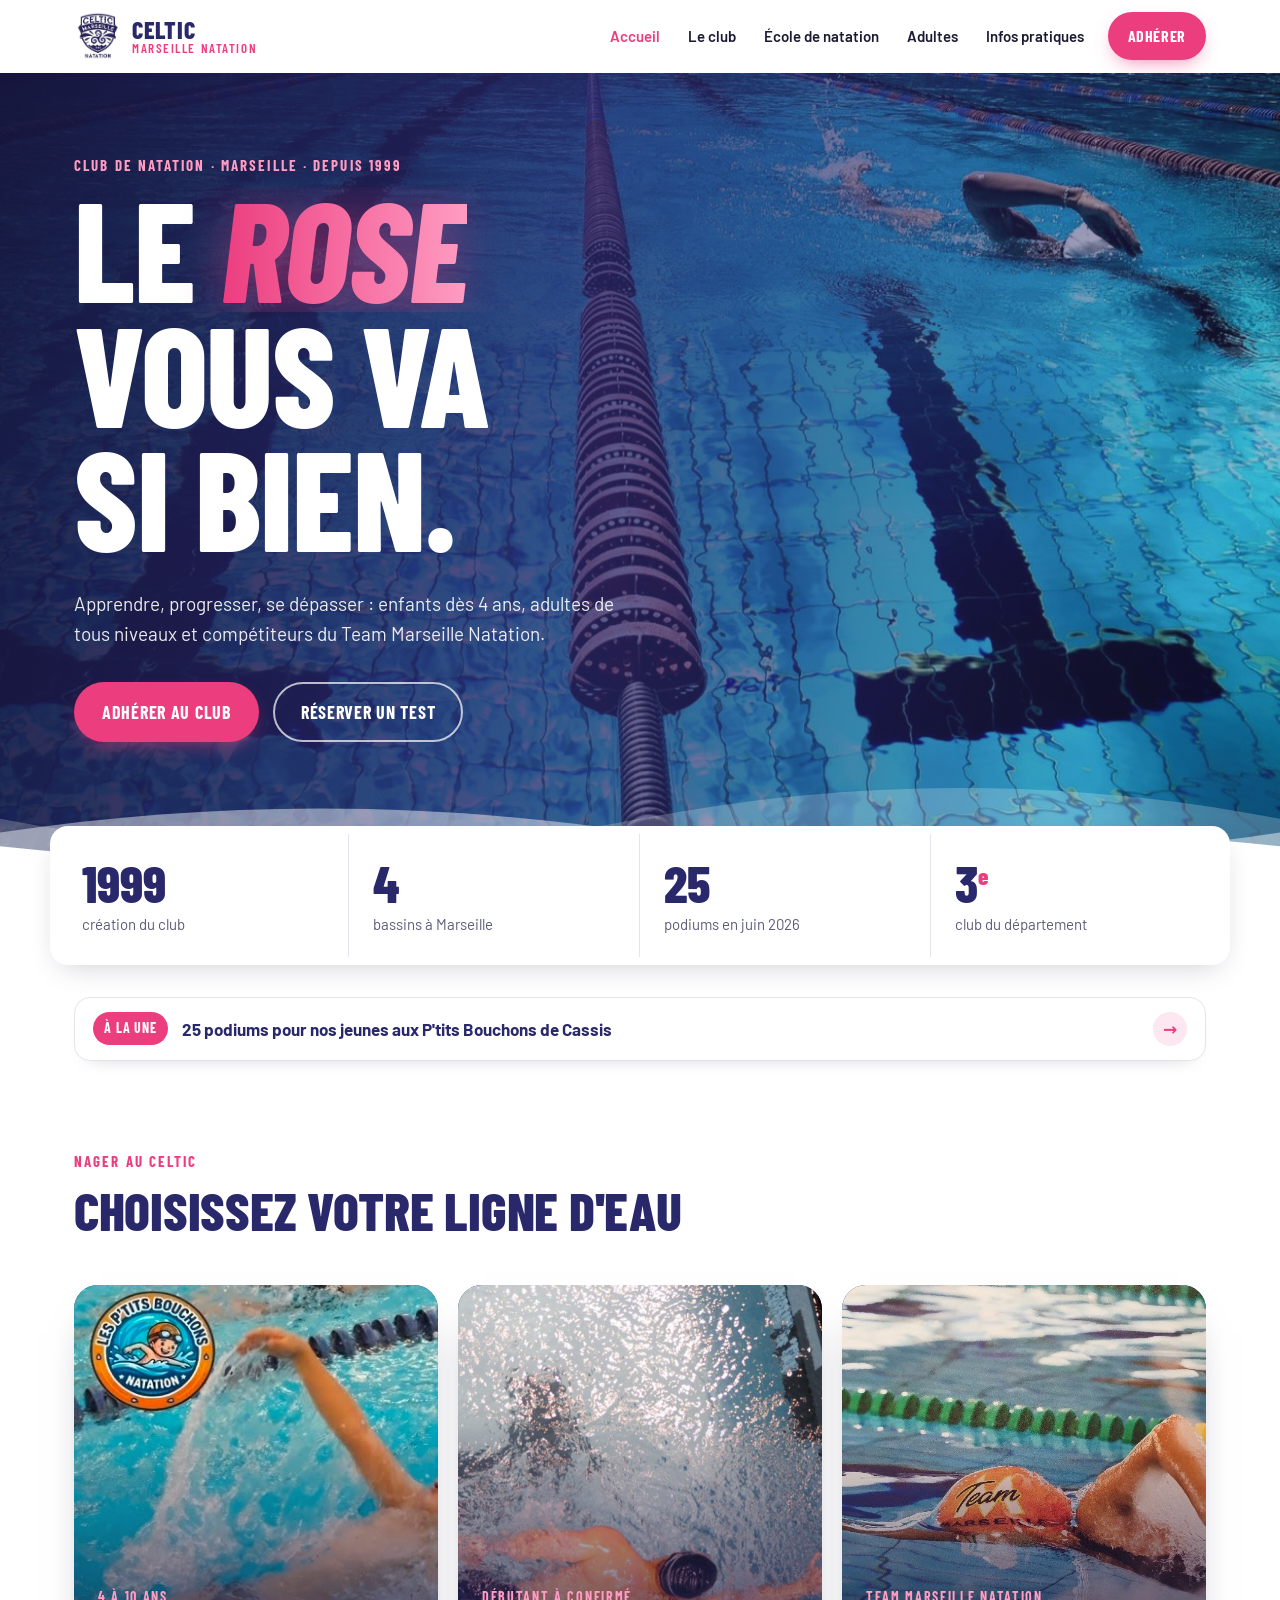
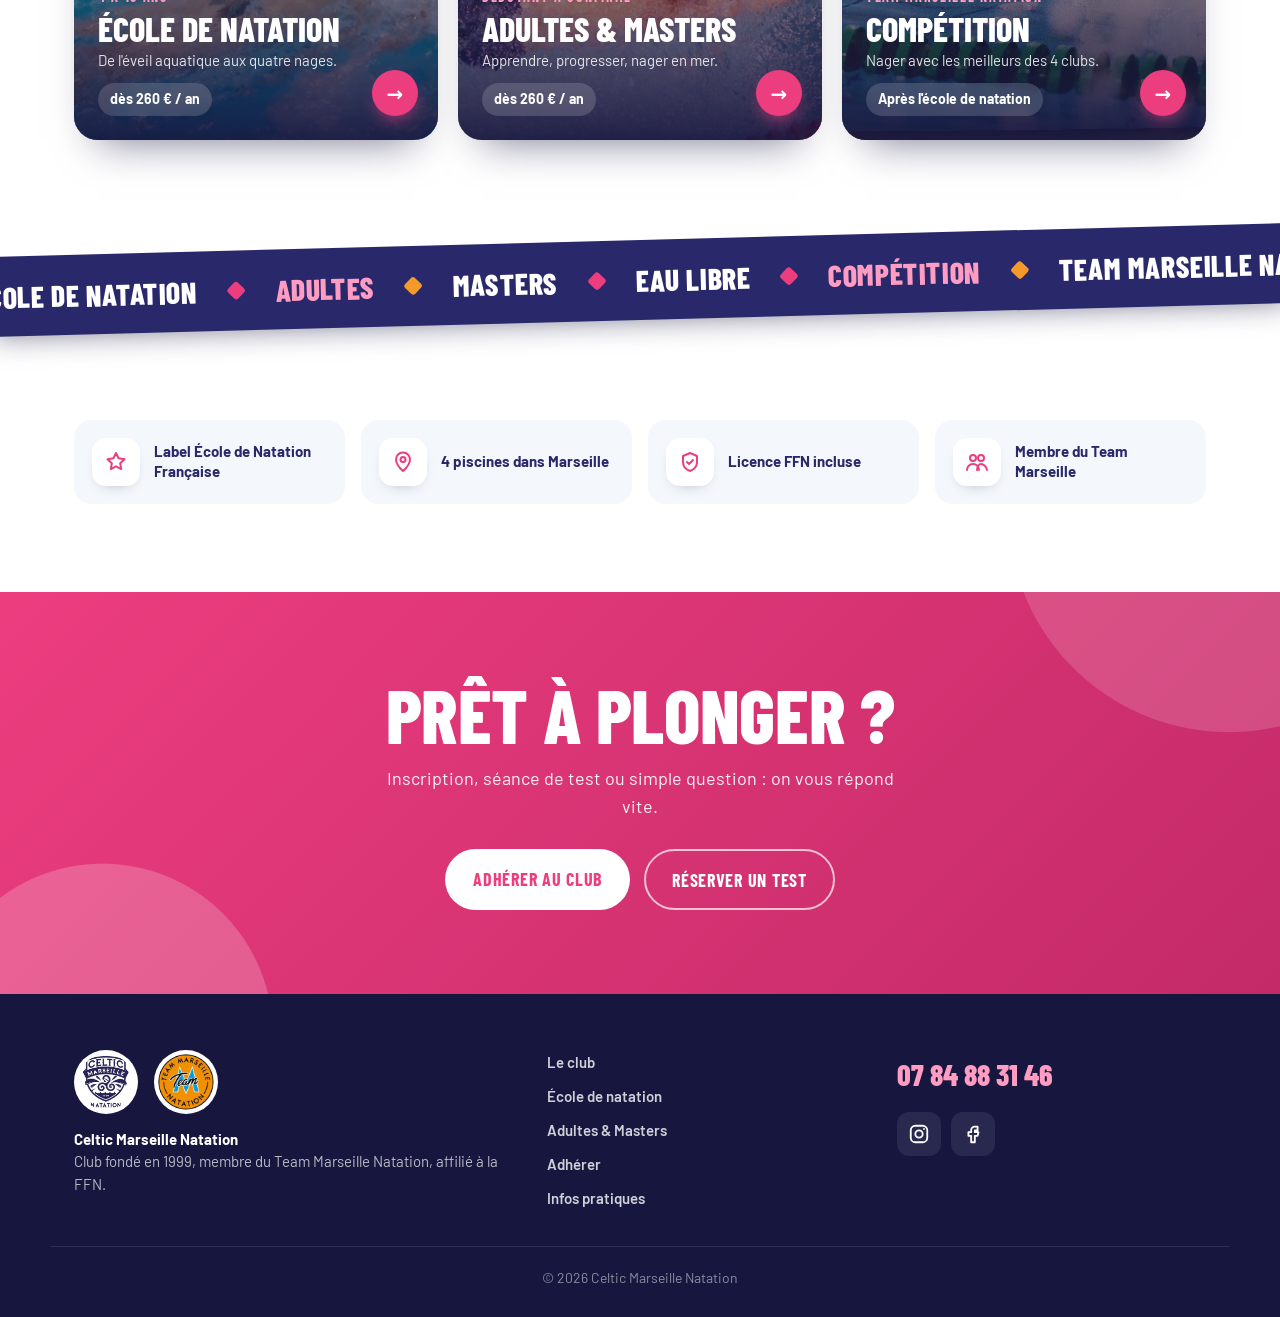
==== index.html @ 045851fb "Première version du site." ====
<!doctype html>
<html lang="fr">
<head>
  <meta charset="utf-8">
  <meta name="viewport" content="width=device-width, initial-scale=1, viewport-fit=cover">
  <title>Celtic Marseille Natation — Club de natation à Marseille depuis 1999</title>
  <meta name="description" content="Club de natation marseillais depuis 1999, membre du Team Marseille Natation. École de natation dès 4 ans, adultes, masters et compétition.">
  <meta name="theme-color" content="#29286b">
  <meta property="og:type" content="website">
  <meta property="og:title" content="Celtic Marseille Natation — Club de natation à Marseille depuis 1999">
  <meta property="og:description" content="Club de natation marseillais depuis 1999, membre du Team Marseille Natation. École de natation dès 4 ans, adultes, masters et compétition.">
  <meta property="og:image" content="assets/img/news-stage.jpg">
  <meta property="og:locale" content="fr_FR">
  <link rel="icon" href="assets/img/logo-celtic.jpg">
  <link rel="apple-touch-icon" href="assets/img/logo-celtic.jpg">
  <link rel="preconnect" href="https://fonts.googleapis.com">
  <link rel="preconnect" href="https://fonts.gstatic.com" crossorigin>
  <link href="https://fonts.googleapis.com/css2?family=Barlow+Condensed:ital,wght@0,600;0,700;0,800;1,800&family=Barlow:wght@400;500;600;700&display=swap" rel="stylesheet">
  <link rel="stylesheet" href="assets/css/style.css">
</head>
<body>

<a class="skip" href="#contenu">Aller au contenu</a>

<header class="header">
  <div class="container header__inner">
    <a href="index.html" class="brand" aria-label="Celtic Marseille Natation, accueil">
      <img src="assets/img/logo-celtic.jpg" alt="" width="44" height="44">
      <span class="brand__text"><strong>Celtic</strong><span>Marseille Natation</span></span>
    </a>
    <nav class="nav" id="nav" aria-label="Navigation principale">
      <ul>
        <li><a href="index.html" aria-current="page">Accueil</a></li>
        <li><a href="club.html">Le club</a></li>
        <li><a href="ecole.html">École de natation</a></li>
        <li><a href="adultes.html">Adultes</a></li>
        <li><a href="infos.html">Infos pratiques</a></li>
        <li class="nav__cta"><a href="adherer.html" class="btn btn--pink btn--sm">Adhérer</a></li>
      </ul>
    </nav>
    <button class="burger" id="burger" aria-label="Ouvrir le menu" aria-expanded="false" aria-controls="nav">
      <span></span><span></span><span></span>
    </button>
  </div>
</header>

<main id="contenu">

<section class="hero" id="hero">
  <div class="hero__bg" aria-hidden="true"><img src="assets/img/news-stage.jpg" alt=""></div>
  <div class="hero__bubbles" id="bubbles" aria-hidden="true"></div>
  <div class="container hero__inner">
    <p class="kicker kicker--light hero__anim" style="--d:0">Club de natation · Marseille · depuis 1999</p>
    <h1 class="hero__title">
      <span class="line"><span>Le <em>rose</em></span></span>
      <span class="line"><span>vous va</span></span>
      <span class="line"><span>si bien.</span></span>
    </h1>
    <p class="hero__lead hero__anim" style="--d:4">Apprendre, progresser, se dépasser : enfants dès 4 ans, adultes de tous niveaux et compétiteurs du Team Marseille Natation.</p>
    <div class="hero__actions hero__anim" style="--d:5">
      <a href="adherer.html" class="btn btn--pink btn--glow">Adhérer au club</a>
      <button type="button" class="btn btn--ghost" data-modal="test">Réserver un test</button>
    </div>
  </div>
  <div class="waves" aria-hidden="true">
    <svg class="waves__layer waves__layer--back" viewBox="0 0 2880 120" preserveAspectRatio="none">
      <path d="M0,50 C240,95 480,95 720,50 C960,5 1200,5 1440,50 C1680,95 1920,95 2160,50 C2400,5 2640,5 2880,50 L2880,120 L0,120 Z"/>
    </svg>
    <svg class="waves__layer waves__layer--mid" viewBox="0 0 2880 120" preserveAspectRatio="none">
      <path d="M0,65 C240,30 480,30 720,65 C960,100 1200,100 1440,65 C1680,30 1920,30 2160,65 C2400,100 2640,100 2880,65 L2880,120 L0,120 Z"/>
    </svg>
    <svg class="waves__layer waves__layer--front" viewBox="0 0 2880 120" preserveAspectRatio="none">
      <path d="M0,80 C240,105 480,105 720,80 C960,55 1200,55 1440,80 C1680,105 1920,105 2160,80 C2400,55 2640,55 2880,80 L2880,120 L0,120 Z"/>
    </svg>
  </div>
</section>

<section class="stats" aria-label="Le club en chiffres">
  <div class="container stats__grid">
    <div class="stat"><span class="stat__num" data-count="1999" data-from="1960">1999</span><span class="stat__label">création du club</span></div>
    <div class="stat"><span class="stat__num" data-count="4">4</span><span class="stat__label">bassins à Marseille</span></div>
    <div class="stat"><span class="stat__num" data-count="25">25</span><span class="stat__label">podiums en juin 2026</span></div>
    <div class="stat"><span class="stat__num"><span data-count="3">3</span><sup>e</sup></span><span class="stat__label">club du département</span></div>
  </div>
</section>

<a href="club.html#actus" class="headline container reveal">
  <span class="headline__tag">À la une</span>
  <span class="headline__text">25 podiums pour nos jeunes aux P'tits Bouchons de Cassis</span>
  <span class="headline__arrow" aria-hidden="true">→</span>
</a>

<section class="section section--tight" aria-labelledby="lines-title">
  <div class="container">
    <div class="section__head reveal">
      <p class="kicker">Nager au Celtic</p>
      <h2 class="h2" id="lines-title">Choisissez votre ligne d'eau</h2>
    </div>
    <div class="lines" data-carousel>
      <a href="ecole.html" class="line-card reveal">
        <img src="assets/img/news-bouchons-cassis.jpg" alt="" class="line-card__img line-card__img--left" loading="lazy">
        <span class="line-card__body">
          <span class="line-card__kicker">4 à 10 ans</span>
          <span class="line-card__title">École de natation</span>
          <span class="line-card__text">De l'éveil aquatique aux quatre nages.</span>
          <span class="line-card__price">dès 260 € / an</span>
        </span>
        <span class="line-card__go" aria-hidden="true">→</span>
      </a>
      <a href="adultes.html" class="line-card reveal">
        <img src="assets/img/news-adultes.jpg" alt="" class="line-card__img" loading="lazy">
        <span class="line-card__body">
          <span class="line-card__kicker">Débutant à confirmé</span>
          <span class="line-card__title">Adultes &amp; Masters</span>
          <span class="line-card__text">Apprendre, progresser, nager en mer.</span>
          <span class="line-card__price">dès 260 € / an</span>
        </span>
        <span class="line-card__go" aria-hidden="true">→</span>
      </a>
      <a href="club.html#competition" class="line-card reveal">
        <img src="assets/img/course.jpg" alt="" class="line-card__img" loading="lazy">
        <span class="line-card__body">
          <span class="line-card__kicker">Team Marseille Natation</span>
          <span class="line-card__title">Compétition</span>
          <span class="line-card__text">Nager avec les meilleurs des 4 clubs.</span>
          <span class="line-card__price">Après l'école de natation</span>
        </span>
        <span class="line-card__go" aria-hidden="true">→</span>
      </a>
    </div>
  </div>
</section>

<div class="marquee" aria-hidden="true">
  <div class="marquee__track">
    <span>École de natation</span><span>Adultes</span><span>Masters</span><span>Eau libre</span><span>Compétition</span><span>Team Marseille Natation</span>
    <span>École de natation</span><span>Adultes</span><span>Masters</span><span>Eau libre</span><span>Compétition</span><span>Team Marseille Natation</span>
  </div>
</div>

<section class="section section--tight" aria-labelledby="why-title">
  <div class="container">
    <h2 class="visually-hidden" id="why-title">Pourquoi le Celtic</h2>
    <ul class="why">
      <li class="reveal">
        <span class="why__icon"><svg viewBox="0 0 24 24" aria-hidden="true"><path d="M12 3l2.6 5.3 5.9.9-4.3 4.1 1 5.8L12 16.4 6.8 19.1l1-5.8L3.5 9.2l5.9-.9z"/></svg></span>
        <strong>Label École de Natation Française</strong>
      </li>
      <li class="reveal">
        <span class="why__icon"><svg viewBox="0 0 24 24" aria-hidden="true"><path d="M12 21s-7-6.2-7-11.5A7 7 0 0 1 19 9.5C19 14.8 12 21 12 21z"/><circle cx="12" cy="9.5" r="2.5"/></svg></span>
        <strong>4 piscines dans Marseille</strong>
      </li>
      <li class="reveal">
        <span class="why__icon"><svg viewBox="0 0 24 24" aria-hidden="true"><path d="M12 3l7 3v6c0 4.5-3 7.5-7 9-4-1.5-7-4.5-7-9V6l7-3z"/><path d="M9 12l2 2 4-4"/></svg></span>
        <strong>Licence FFN incluse</strong>
      </li>
      <li class="reveal">
        <span class="why__icon"><svg viewBox="0 0 24 24" aria-hidden="true"><circle cx="8" cy="8" r="3"/><circle cx="16" cy="8" r="3"/><path d="M2 20c0-3.3 2.7-6 6-6s6 2.7 6 6M12 20c0-3.3 1.8-6 4-6s6 2.7 6 6"/></svg></span>
        <strong>Membre du Team Marseille</strong>
      </li>
    </ul>
  </div>
</section>

<section class="cta-band">
  <div class="container cta-band__inner reveal">
    <h2 class="h2">Prêt à plonger ?</h2>
    <p>Inscription, séance de test ou simple question : on vous répond vite.</p>
    <div class="hero__actions">
      <a href="adherer.html" class="btn btn--white">Adhérer au club</a>
      <button type="button" class="btn btn--ghost" data-modal="test">Réserver un test</button>
    </div>
  </div>
</section>

</main>

<footer class="footer">
  <div class="container footer__inner">
    <div class="footer__brand">
      <div class="footer__logos">
        <img src="assets/img/logo-celtic.jpg" alt="Logo Celtic Marseille Natation" width="64" height="64" loading="lazy">
        <img src="assets/img/logo-team.jpeg" alt="Logo Team Marseille Natation" width="64" height="64" loading="lazy">
      </div>
      <p><strong>Celtic Marseille Natation</strong><br>Club fondé en 1999, membre du Team Marseille Natation, affilié à la FFN.</p>
    </div>
    <nav class="footer__links" aria-label="Plan du site">
      <a href="club.html">Le club</a>
      <a href="ecole.html">École de natation</a>
      <a href="adultes.html">Adultes &amp; Masters</a>
      <a href="adherer.html">Adhérer</a>
      <a href="infos.html">Infos pratiques</a>
    </nav>
    <div class="footer__contact">
      <a href="tel:+33784883146" class="footer__phone">07 84 88 31 46</a>
      <div class="footer__socials">
        <a href="https://www.instagram.com/celticmarseillenatation/" target="_blank" rel="noopener" aria-label="Instagram du club">
          <svg viewBox="0 0 24 24" aria-hidden="true"><rect x="3" y="3" width="18" height="18" rx="5"/><circle cx="12" cy="12" r="4"/><circle cx="17.5" cy="6.5" r="1" class="fill"/></svg>
        </a>
        <a href="https://www.facebook.com/p/Celtic-Marseille-Natation-61565328270177/" target="_blank" rel="noopener" aria-label="Facebook du club">
          <svg viewBox="0 0 24 24" aria-hidden="true"><path d="M14 8h3V4h-3a4 4 0 0 0-4 4v2H7v4h3v7h4v-7h3l1-4h-4V8z"/></svg>
        </a>
      </div>
    </div>
  </div>
  <p class="footer__small container">© <span id="year">2026</span> Celtic Marseille Natation</p>
</footer>

<nav class="tabbar" aria-label="Navigation rapide">
  <a href="index.html" class="tabbar__item" aria-current="page"><span class="tabbar__icon"><svg viewBox="0 0 24 24" aria-hidden="true"><path d="M3 11l9-8 9 8v9a1 1 0 0 1-1 1h-5v-6h-6v6H4a1 1 0 0 1-1-1z"/></svg></span><span>Accueil</span></a>
  <a href="ecole.html" class="tabbar__item"><span class="tabbar__icon"><svg viewBox="0 0 24 24" aria-hidden="true"><circle cx="12" cy="7" r="3"/><path d="M3 15c3-2 6-2 9 0s6 2 9 0"/><path d="M3 19.5c3-2 6-2 9 0s6 2 9 0"/></svg></span><span>École</span></a>
  <a href="adherer.html" class="tabbar__item tabbar__item--cta"><span class="tabbar__icon"><svg viewBox="0 0 24 24" aria-hidden="true"><path d="M12 5v14M5 12h14"/></svg></span><span>Adhérer</span></a>
  <a href="adultes.html" class="tabbar__item"><span class="tabbar__icon"><svg viewBox="0 0 24 24" aria-hidden="true"><circle cx="17" cy="6" r="2.5"/><path d="M3 13l6-3 4 3 5-2"/><path d="M3 18c3-2 6-2 9 0s6 2 9 0"/></svg></span><span>Adultes</span></a>
  <a href="infos.html" class="tabbar__item"><span class="tabbar__icon"><svg viewBox="0 0 24 24" aria-hidden="true"><circle cx="12" cy="12" r="9"/><path d="M12 11v6M12 7.5v.5"/></svg></span><span>Infos</span></a>
</nav>

<a href="#contenu" class="totop" id="totop" aria-label="Revenir en haut de la page">
  <svg viewBox="0 0 24 24" aria-hidden="true"><path d="M12 19V5M5 12l7-7 7 7"/></svg>
</a>

<script src="assets/js/data.js"></script>
<script src="assets/js/main.js"></script>
</body>
</html>
---- assets/css/style.css ----
/* =========================================================
   Celtic Marseille Natation
   Couleurs : indigo du logo, rose du club, orange & bleu du Team
   ========================================================= */

:root {
  --navy: #29286b;
  --navy-deep: #17163f;
  --pink: #ec3d7f;
  --pink-soft: #fde7f0;
  --orange: #f39a2b;
  --sky: #2fa8df;
  --sky-soft: #e6f5fc;
  --ink: #1b1a33;
  --muted: #5d5c78;
  --line: #e4e3ef;
  --bg: #ffffff;
  --tint: #f4f7fb;

  --radius: 18px;
  --radius-sm: 10px;
  --shadow: 0 10px 30px -12px rgba(23, 22, 63, .25);
  --container: 1180px;

  --font-display: "Barlow Condensed", "Arial Narrow", sans-serif;
  --font-body: "Barlow", system-ui, -apple-system, sans-serif;
}

*,
*::before,
*::after { box-sizing: border-box; }

html { scroll-behavior: smooth; scroll-padding-top: 84px; }

body {
  margin: 0;
  font-family: var(--font-body);
  font-size: 17px;
  line-height: 1.6;
  color: var(--ink);
  background: var(--bg);
  -webkit-font-smoothing: antialiased;
  overflow-x: hidden;
}

[hidden] { display: none !important; }
img { max-width: 100%; display: block; }
a { color: inherit; }
p { margin: 0 0 1em; }

.container {
  width: 100%;
  max-width: var(--container);
  margin: 0 auto;
  padding: 0 24px;
}

.skip {
  position: absolute;
  left: -999px;
  top: 8px;
  background: var(--navy);
  color: #fff;
  padding: 8px 14px;
  border-radius: 8px;
  z-index: 100;
}
.skip:focus { left: 8px; }

/* ---------- Typographie ---------- */

.kicker {
  font-family: var(--font-display);
  font-weight: 700;
  font-size: 15px;
  letter-spacing: .14em;
  text-transform: uppercase;
  color: var(--pink);
  margin-bottom: 10px;
}
.kicker--light { color: #ff9cc2; }

.h2 {
  font-family: var(--font-display);
  font-weight: 800;
  font-size: clamp(34px, 4.6vw, 54px);
  line-height: 1;
  letter-spacing: -.005em;
  text-transform: uppercase;
  color: var(--navy);
  margin: 0 0 22px;
}
.h3 {
  font-family: var(--font-display);
  font-weight: 800;
  font-size: 28px;
  text-transform: uppercase;
  color: var(--navy);
  margin: 0 0 20px;
}
.muted { color: var(--muted); }
.orange { color: var(--orange); }

/* ---------- Boutons ---------- */

.btn {
  display: inline-flex;
  align-items: center;
  justify-content: center;
  gap: 8px;
  font-family: var(--font-display);
  font-weight: 700;
  font-size: 18px;
  letter-spacing: .04em;
  text-transform: uppercase;
  text-decoration: none;
  padding: 14px 26px;
  border-radius: 999px;
  border: 2px solid transparent;
  cursor: pointer;
  transition: transform .2s ease, background-color .2s ease, color .2s ease, box-shadow .2s ease;
}
.btn:hover { transform: translateY(-2px); }
.btn:focus-visible { outline: 3px solid var(--sky); outline-offset: 3px; }

.btn--sm { padding: 9px 18px; font-size: 16px; }
.btn--pink { background: var(--pink); color: #fff; box-shadow: 0 8px 20px -8px rgba(236, 61, 127, .7); }
.btn--pink:hover { background: #d92c6d; }
.btn--navy { background: var(--navy); color: #fff; }
.btn--navy:hover { background: var(--navy-deep); }
.btn--orange { background: var(--orange); color: var(--navy-deep); }
.btn--white { background: #fff; color: var(--pink); }
.btn--ghost { background: transparent; border-color: rgba(255, 255, 255, .7); color: #fff; }
.btn--ghost:hover { background: rgba(255, 255, 255, .12); }
.btn--outline { background: transparent; border-color: var(--navy); color: var(--navy); }
.btn--outline:hover { background: var(--navy); color: #fff; }

/* ---------- En-tête ---------- */

.header {
  position: sticky;
  top: 0;
  z-index: 50;
  background: rgba(255, 255, 255, .92);
  backdrop-filter: saturate(160%) blur(12px);
  -webkit-backdrop-filter: saturate(160%) blur(12px);
  border-bottom: 1px solid transparent;
  transition: border-color .2s, box-shadow .2s;
}
.header.is-scrolled { border-color: var(--line); box-shadow: 0 4px 20px -12px rgba(23, 22, 63, .3); }

.header__inner {
  display: flex;
  align-items: center;
  justify-content: space-between;
  height: 72px;
}

.brand {
  display: flex;
  align-items: center;
  gap: 10px;
  text-decoration: none;
  color: var(--navy);
}
.brand img { width: 48px; height: 48px; object-fit: contain; }
.brand__text { display: flex; flex-direction: column; line-height: 1; font-family: var(--font-display); text-transform: uppercase; }
.brand__text strong { font-size: 24px; font-weight: 800; letter-spacing: .03em; }
.brand__text span { font-size: 13px; font-weight: 600; letter-spacing: .12em; color: var(--pink); }

.nav ul { display: flex; align-items: center; gap: 4px; list-style: none; margin: 0; padding: 0; }
.nav a:not(.btn) {
  display: block;
  padding: 8px 12px;
  font-weight: 600;
  font-size: 15px;
  text-decoration: none;
  color: var(--ink);
  border-radius: 8px;
  transition: color .2s, background-color .2s;
}
.nav a:not(.btn):hover { color: var(--pink); }
.nav a:not(.btn)[aria-current="page"] { color: var(--pink); }
.nav__cta { margin-left: 8px; }

.burger {
  display: none;
  width: 44px;
  height: 44px;
  border: 0;
  background: transparent;
  cursor: pointer;
  padding: 10px;
  border-radius: 10px;
}
.burger:focus-visible { outline: 3px solid var(--sky); outline-offset: 2px; }
.burger span {
  display: block;
  height: 2px;
  background: var(--navy);
  border-radius: 2px;
  margin: 5px 0;
  transition: transform .25s, opacity .25s;
}
.burger[aria-expanded="true"] span:nth-child(1) { transform: translateY(7px) rotate(45deg); }
.burger[aria-expanded="true"] span:nth-child(2) { opacity: 0; }
.burger[aria-expanded="true"] span:nth-child(3) { transform: translateY(-7px) rotate(-45deg); }

/* ---------- Hero ---------- */

.hero {
  position: relative;
  color: #fff;
  min-height: min(88vh, 760px);
  display: flex;
  align-items: center;
  padding: 80px 0 140px;
  overflow: hidden;
  background: var(--navy-deep);
}
.hero__bg { position: absolute; inset: 0; }
.hero__bg img { width: 100%; height: 100%; object-fit: cover; object-position: 60% center; }
.hero__bg::after {
  content: "";
  position: absolute;
  inset: 0;
  background:
    linear-gradient(100deg, rgba(23, 22, 63, .95) 0%, rgba(41, 40, 107, .82) 42%, rgba(41, 40, 107, .25) 100%);
}
.hero__inner { position: relative; z-index: 1; }

.hero__title {
  font-family: var(--font-display);
  font-weight: 800;
  font-size: clamp(64px, 11vw, 140px);
  line-height: .86;
  text-transform: uppercase;
  margin: 0 0 28px;
  letter-spacing: -.01em;
}
.hero__title em {
  font-style: italic;
  background: linear-gradient(90deg, var(--pink) 0%, #ff9cc2 50%, var(--pink) 100%);
  background-size: 200% auto;
  -webkit-background-clip: text;
  background-clip: text;
  color: transparent;
  filter: drop-shadow(0 6px 24px rgba(236, 61, 127, .45));
  animation: shimmer 5s linear infinite;
}
.hero__lead { max-width: 540px; font-size: 19px; color: rgba(255, 255, 255, .9); margin-bottom: 32px; }
.hero__actions { display: flex; flex-wrap: wrap; gap: 14px; }

/* ---------- Vagues ---------- */

.wave { position: absolute; left: 0; width: 100%; height: 70px; display: block; }
.wave--bottom { bottom: -1px; }
.wave--top { top: -1px; }
.hero .wave path { fill: #fff; }
.section--navy .wave--top path { fill: #fff; }
.section--navy .wave--bottom path { fill: #fff; }

/* ---------- Chiffres ---------- */

.stats { position: relative; z-index: 2; margin-top: -70px; }
.stats__grid {
  display: grid;
  grid-template-columns: repeat(4, 1fr);
  background: #fff;
  border-radius: var(--radius);
  box-shadow: var(--shadow);
  padding: 8px;
}
.stat {
  display: flex;
  flex-direction: column;
  padding: 22px 24px;
  border-right: 1px solid var(--line);
}
.stat:last-child { border-right: 0; }
.stat__num {
  font-family: var(--font-display);
  font-weight: 800;
  font-size: 52px;
  line-height: 1;
  color: var(--navy);
}
.stat__num sup { font-size: .45em; color: var(--pink); }
.stat__label { font-size: 15px; color: var(--muted); margin-top: 6px; line-height: 1.35; }

/* ---------- Sections ---------- */

.section { position: relative; padding: 110px 0; }
.section--tint { background: var(--tint); }
.section--navy {
  background: var(--navy);
  color: rgba(255, 255, 255, .88);
  padding: 160px 0;
}
.section--navy .h2 { color: #fff; }
.section--navy .muted { color: rgba(255, 255, 255, .6); }

.section__head { margin-bottom: 48px; max-width: 720px; }
.section__head--row {
  max-width: none;
  display: flex;
  align-items: flex-end;
  justify-content: space-between;
  gap: 40px;
}
.section__head--row .h2 { margin-bottom: 0; }
.section__intro { max-width: 460px; color: var(--muted); margin: 0; }

.split {
  display: grid;
  grid-template-columns: 1.05fr 1fr;
  gap: 64px;
  align-items: center;
}
.split--reverse .split__text { order: 2; }
.split__media { margin: 0; }
.split__media figcaption { font-size: 15px; color: var(--muted); margin-top: 16px; }

.photo {
  width: 100%;
  aspect-ratio: 4 / 3.4;
  object-fit: cover;
  object-position: center 35%;
  border-radius: var(--radius);
  box-shadow: 0 30px 60px -20px rgba(0, 0, 0, .5);
}

.team-card {
  background: #fff;
  border-radius: var(--radius);
  padding: 24px;
  box-shadow: var(--shadow);
  border: 1px solid var(--line);
}

.checks { list-style: none; padding: 0; margin: 24px 0 0; display: grid; gap: 10px; }
.checks li { position: relative; padding-left: 34px; font-weight: 600; }
.checks li::before {
  content: "";
  position: absolute;
  left: 0;
  top: 3px;
  width: 22px;
  height: 22px;
  border-radius: 50%;
  background: var(--pink-soft) url("data:image/svg+xml,%3Csvg xmlns='http://www.w3.org/2000/svg' viewBox='0 0 24 24' fill='none' stroke='%23ec3d7f' stroke-width='3' stroke-linecap='round' stroke-linejoin='round'%3E%3Cpath d='M5 12l5 5 9-10'/%3E%3C/svg%3E") center / 13px no-repeat;
}

/* ---------- Parcours ---------- */

.paths { display: grid; grid-template-columns: repeat(3, 1fr); gap: 24px; }
.path {
  position: relative;
  display: flex;
  flex-direction: column;
  background: #fff;
  border-radius: var(--radius);
  padding: 34px 30px 30px;
  text-decoration: none;
  border: 1px solid var(--line);
  transition: transform .25s ease, box-shadow .25s ease, border-color .25s;
  overflow: hidden;
}
.path::after {
  content: "";
  position: absolute;
  left: 0;
  right: 0;
  top: 0;
  height: 5px;
  background: var(--pink);
  transform: scaleX(0);
  transform-origin: left;
  transition: transform .3s ease;
}
.path:hover { transform: translateY(-6px); box-shadow: var(--shadow); border-color: transparent; }
.path:hover::after { transform: scaleX(1); }
.path__num {
  font-family: var(--font-display);
  font-weight: 800;
  font-size: 54px;
  line-height: 1;
  color: transparent;
  -webkit-text-stroke: 1.5px var(--pink);
  margin-bottom: 14px;
}
.path h3 {
  font-family: var(--font-display);
  font-weight: 800;
  font-size: 30px;
  text-transform: uppercase;
  color: var(--navy);
  margin: 0;
  line-height: 1.05;
}
.path__age { font-weight: 700; color: var(--pink); margin: 4px 0 12px; font-size: 15px; }
.path p:not(.path__age) { color: var(--muted); }
.path__link { margin-top: auto; font-weight: 700; color: var(--navy); }

/* ---------- Groupes & créneaux ---------- */

.season-note {
  display: flex;
  align-items: center;
  gap: 12px;
  background: var(--sky-soft);
  border-radius: var(--radius-sm);
  padding: 14px 18px;
  font-size: 15px;
  color: var(--navy);
  margin-bottom: 28px;
}
.season-note a { font-weight: 700; white-space: nowrap; }
.season-note__dot {
  flex: none;
  width: 10px;
  height: 10px;
  border-radius: 50%;
  background: var(--sky);
  box-shadow: 0 0 0 4px rgba(47, 168, 223, .25);
}

.groups { display: grid; grid-template-columns: repeat(4, 1fr); gap: 20px; }
.groups--3 { grid-template-columns: repeat(3, 1fr); }

.group {
  display: flex;
  flex-direction: column;
  background: #fff;
  border: 1px solid var(--line);
  border-radius: var(--radius);
  overflow: hidden;
}
.section--tint .group { border-color: transparent; box-shadow: 0 6px 24px -14px rgba(23, 22, 63, .3); }
.group__head { padding: 24px 22px 18px; border-bottom: 1px dashed var(--line); }
.group__tag {
  display: inline-block;
  font-family: var(--font-display);
  font-weight: 800;
  font-size: 26px;
  text-transform: uppercase;
  color: var(--navy);
  line-height: 1;
}
.group__goal { margin: 8px 0 0; font-size: 15px; color: var(--muted); line-height: 1.4; }

.group--featured { background: var(--navy); border-color: var(--navy); color: #fff; }
.group--featured .group__tag { color: #fff; }
.group--featured .group__goal { color: rgba(255, 255, 255, .75); }
.group--featured .group__head { border-color: rgba(255, 255, 255, .18); }
.group--featured .slot__day { color: rgba(255, 255, 255, .6); }
.group--featured .group__price { background: rgba(255, 255, 255, .08); color: #fff; }
.group--featured .group__price strong { color: #ff9cc2; }

.slots { list-style: none; margin: 0; padding: 10px 22px 18px; flex: 1; }
.slots li {
  display: grid;
  grid-template-columns: 74px 1fr;
  grid-template-areas: "day time" "day pool";
  column-gap: 8px;
  padding: 10px 0;
  border-bottom: 1px solid var(--line);
}
.group--featured .slots li { border-color: rgba(255, 255, 255, .12); }
.slots li:last-child { border-bottom: 0; }
.slot__day { grid-area: day; font-size: 13px; font-weight: 700; text-transform: uppercase; letter-spacing: .06em; color: var(--muted); padding-top: 3px; }
.slot__time { grid-area: time; font-family: var(--font-display); font-weight: 700; font-size: 21px; line-height: 1.2; }
.pool {
  grid-area: pool;
  justify-self: start;
  font-size: 12px;
  font-weight: 700;
  text-transform: uppercase;
  letter-spacing: .05em;
  padding: 2px 9px;
  border-radius: 999px;
  margin-top: 4px;
}
/* Une couleur par piscine, reprise sur les cartes des bassins */
.pool--fv  { background: #dff1fb; color: #0f6f9c; }
.pool--va  { background: var(--pink-soft); color: #b8195a; }
.pool--sc  { background: #fdecd6; color: #a35a00; }
.pool--de  { background: #e5e4f6; color: var(--navy); }
.pool--sea { background: #d8f4ef; color: #0d7a68; }

.group__price {
  padding: 16px 22px;
  background: var(--tint);
  font-size: 15px;
  color: var(--muted);
}
.section--tint .group__price { background: #fafbfd; }
.group__price strong { font-family: var(--font-display); font-size: 22px; color: var(--pink); font-weight: 800; }

.fineprint { font-size: 14px; color: var(--muted); margin: 16px 0 0; }

/* ---------- Étapes d'inscription ---------- */

.steps {
  margin-top: 64px;
  background: var(--pink-soft);
  border-radius: calc(var(--radius) + 6px);
  padding: 44px;
}
.steps ol {
  list-style: none;
  padding: 0;
  margin: 0 0 32px;
  display: grid;
  grid-template-columns: repeat(3, 1fr);
  gap: 28px;
}
.steps li { display: flex; gap: 16px; }
.steps li p { margin: 4px 0 0; color: var(--muted); font-size: 15px; }
.steps li strong { color: var(--navy); font-size: 18px; }
.steps__n {
  flex: none;
  width: 44px;
  height: 44px;
  border-radius: 50%;
  display: grid;
  place-items: center;
  background: var(--pink);
  color: #fff;
  font-family: var(--font-display);
  font-weight: 800;
  font-size: 22px;
}

/* ---------- Compétition ---------- */

.chips { list-style: none; padding: 0; margin: 0 0 28px; display: flex; flex-wrap: wrap; gap: 8px; }
.chips li {
  padding: 6px 14px;
  border-radius: 999px;
  border: 1px solid rgba(255, 255, 255, .3);
  font-weight: 600;
  font-size: 15px;
  color: #fff;
}
.results { display: flex; gap: 40px; margin-bottom: 32px; }
.results div { display: flex; flex-direction: column; max-width: 160px; font-size: 15px; line-height: 1.35; }
.results__num { font-family: var(--font-display); font-weight: 800; font-size: 60px; line-height: 1; color: var(--orange); }
.results__num sup { font-size: .45em; }

/* ---------- Bassins ---------- */

.pools { display: grid; grid-template-columns: repeat(4, 1fr); gap: 20px; }
.poolcard {
  --c: var(--sky);
  position: relative;
  display: flex;
  flex-direction: column;
  padding: 28px 24px 24px;
  border-radius: var(--radius);
  background: #fff;
  border: 1px solid var(--line);
  border-top: 6px solid var(--c);
  transition: transform .25s, box-shadow .25s;
}
.poolcard:hover { transform: translateY(-4px); box-shadow: var(--shadow); }
.poolcard--fv { --c: var(--sky); }
.poolcard--va { --c: var(--pink); }
.poolcard--sc { --c: var(--orange); }
.poolcard--de { --c: var(--navy); }
.poolcard__arr {
  font-family: var(--font-display);
  font-weight: 800;
  font-size: 48px;
  line-height: 1;
  color: var(--c);
}
.poolcard__arr sup { font-size: .45em; }
.poolcard h3 {
  font-family: var(--font-display);
  font-weight: 800;
  font-size: 24px;
  text-transform: uppercase;
  color: var(--navy);
  margin: 10px 0 8px;
  line-height: 1.05;
}
.poolcard__addr { color: var(--muted); font-size: 15px; line-height: 1.45; }
.poolcard__use { font-size: 14px; font-weight: 600; color: var(--ink); }
.poolcard a { margin-top: auto; font-weight: 700; color: var(--navy); text-decoration: none; }
.poolcard a:hover { color: var(--pink); }

/* ---------- Actualités ---------- */

.news { display: grid; grid-template-columns: repeat(4, 1fr); gap: 20px; }
.newscard {
  display: flex;
  flex-direction: column;
  background: #fff;
  border-radius: var(--radius);
  overflow: hidden;
  box-shadow: 0 6px 24px -14px rgba(23, 22, 63, .3);
  transition: transform .25s, box-shadow .25s;
}
.newscard:hover { transform: translateY(-4px); box-shadow: var(--shadow); }
.newscard__img { aspect-ratio: 16 / 10; overflow: hidden; background: var(--navy); }
.newscard__img img { width: 100%; height: 100%; object-fit: cover; }
.newscard__img--left img { object-position: left center; }
.newscard__img--contain { background: #bfe6f6; }
.newscard__img--contain img { object-fit: cover; object-position: center 20%; }
.newscard__body { padding: 20px 22px 24px; }
.newscard time { font-size: 13px; font-weight: 700; text-transform: uppercase; letter-spacing: .06em; color: var(--pink); }
.newscard h3 {
  font-family: var(--font-display);
  font-weight: 800;
  font-size: 22px;
  line-height: 1.1;
  text-transform: uppercase;
  color: var(--navy);
  margin: 6px 0 10px;
}
.newscard p { font-size: 15px; color: var(--muted); margin: 0; line-height: 1.5; }

/* ---------- Soutenir ---------- */

.support {
  background: var(--pink);
  background-image:
    radial-gradient(circle at 10% 120%, rgba(255, 255, 255, .18) 0 160px, transparent 161px),
    radial-gradient(circle at 95% -30%, rgba(255, 255, 255, .14) 0 200px, transparent 201px);
  color: #fff;
  padding: 72px 0;
}
.support__inner { display: flex; align-items: center; justify-content: space-between; gap: 40px; }
.support .h2 { color: #fff; margin-bottom: 10px; }
.support p { max-width: 620px; margin: 0; font-size: 18px; color: rgba(255, 255, 255, .92); }
.support .btn { flex: none; }

/* ---------- Contact ---------- */

.contact { display: grid; grid-template-columns: 1fr 1fr; gap: 64px; align-items: center; }
.contact p { color: var(--muted); }
.phone {
  display: inline-block;
  font-family: var(--font-display);
  font-weight: 800;
  font-size: clamp(40px, 5.5vw, 64px);
  line-height: 1;
  color: var(--pink);
  text-decoration: none;
  margin-top: 8px;
  border-bottom: 4px solid var(--pink-soft);
  transition: border-color .2s;
}
.phone:hover { border-color: var(--pink); }

.socials { display: grid; gap: 14px; }
.social {
  display: flex;
  align-items: center;
  gap: 16px;
  padding: 16px 20px;
  border-radius: var(--radius-sm);
  border: 1px solid var(--line);
  text-decoration: none;
  transition: border-color .2s, transform .2s, box-shadow .2s;
}
.social:hover { border-color: var(--pink); transform: translateX(4px); box-shadow: 0 6px 20px -12px rgba(236, 61, 127, .5); }
.social svg {
  flex: none;
  width: 44px;
  height: 44px;
  padding: 10px;
  border-radius: 12px;
  background: var(--pink-soft);
  fill: none;
  stroke: var(--pink);
  stroke-width: 2;
  stroke-linejoin: round;
}
.social svg .fill { fill: var(--pink); stroke: none; }
.social--team svg { background: #fdecd6; stroke: #c96f00; }
.social--team svg .fill { fill: #c96f00; }
.social span { display: flex; flex-direction: column; font-size: 15px; color: var(--muted); line-height: 1.3; }
.social strong { color: var(--navy); font-size: 17px; }

/* ---------- Pied de page ---------- */

.footer {
  background: var(--navy-deep);
  color: rgba(255, 255, 255, .7);
  padding: 56px 0 40px;
  text-align: center;
  font-size: 15px;
}
.footer__inner { display: flex; flex-direction: column; align-items: center; gap: 10px; }
.footer__logos { display: flex; gap: 16px; margin-bottom: 12px; }
.footer__logos img { width: 72px; height: 72px; border-radius: 50%; object-fit: contain; background: #fff; padding: 4px; }
.footer strong { color: #fff; }
.footer__small { font-size: 14px; color: rgba(255, 255, 255, .5); }
.footer__small a { color: rgba(255, 255, 255, .7); }

/* ---------- Apparition au défilement ---------- */

.reveal { opacity: 0; transform: translateY(24px); transition: opacity .7s ease, transform .7s ease; }
.reveal.is-visible { opacity: 1; transform: none; }
.no-js .reveal { opacity: 1; transform: none; }

@media (prefers-reduced-motion: reduce) {
  html { scroll-behavior: auto; }
  .reveal { opacity: 1; transform: none; transition: none; }
  * { transition-duration: 0s !important; }
}

/* =========================================================
   Responsive
   ========================================================= */

@media (max-width: 1080px) {
  .groups { grid-template-columns: repeat(2, 1fr); }
  .pools, .news { grid-template-columns: repeat(2, 1fr); }
}

@media (max-width: 960px) {
  .burger { display: block; }
  .nav {
    position: fixed;
    inset: 60px 0 auto 0;
    background: #fff;
    border-bottom: 1px solid var(--line);
    box-shadow: 0 20px 30px -20px rgba(23, 22, 63, .35);
    padding: 12px 24px 24px;
    transform: translateY(-12px);
    opacity: 0;
    visibility: hidden;
    transition: opacity .2s, transform .2s, visibility .2s;
  }
  .nav.is-open { opacity: 1; transform: none; visibility: visible; }
  .nav ul { flex-direction: column; align-items: stretch; gap: 0; }
  .nav a:not(.btn) { padding: 14px 4px; font-size: 18px; border-bottom: 1px solid var(--line); border-radius: 0; }
  .nav__cta { margin: 16px 0 0; }
  .nav__cta .btn { width: 100%; }
}

@media (max-width: 960px) {

  .split, .contact { grid-template-columns: 1fr; gap: 44px; }
  .split--reverse .split__text { order: 0; }
  .paths, .groups--3 { grid-template-columns: 1fr; }
  .section__head--row { flex-direction: column; align-items: flex-start; gap: 18px; }
  .stats__grid { grid-template-columns: repeat(2, 1fr); }
  .stat:nth-child(2) { border-right: 0; }
  .stat:nth-child(-n+2) { border-bottom: 1px solid var(--line); }
  .steps ol { grid-template-columns: 1fr; }
  .support__inner { flex-direction: column; align-items: flex-start; }
}

@media (max-width: 600px) {
  body { font-size: 16px; }
  .container { padding: 0 16px; }
  .section { padding: 80px 0; }
  .section--navy { padding: 120px 0; }
  .hero { padding: 56px 0 120px; min-height: 0; }
  .hero__bg::after { background: linear-gradient(180deg, rgba(23, 22, 63, .8), rgba(41, 40, 107, .92)); }
  .hero__actions .btn { flex: 1 1 100%; }
  .groups, .pools, .news { grid-template-columns: 1fr; }
  .stat { padding: 18px 16px; }
  .stat__num { font-size: 40px; }
  .steps { padding: 28px 22px; }
  .results { gap: 24px; }
  .brand__text strong { font-size: 21px; }
  .season-note { align-items: flex-start; }
  .season-note__dot { margin-top: 6px; }
}

/* =========================================================
   Animations et éléments dynamiques
   ========================================================= */

@keyframes shimmer { to { background-position: -200% center; } }
@keyframes kenburns { from { transform: scale(1.04); } to { transform: scale(1.16) translate(-2%, -1%); } }
@keyframes lineUp { to { transform: none; } }
@keyframes fadeUp { to { opacity: 1; transform: none; } }
@keyframes waveMove { to { transform: translateX(-50%); } }
@keyframes marquee { to { transform: translateX(-50%); } }
@keyframes rise {
  0%   { transform: translate(0, 0); opacity: 0; }
  10%  { opacity: .9; }
  50%  { transform: translate(var(--sway), -55vh); }
  100% { transform: translate(0, -110vh); opacity: 0; }
}
@keyframes ripple { to { transform: translate(-50%, -50%) scale(16); opacity: 0; } }
@keyframes scrollDot { 0% { transform: translate(-50%, 0); opacity: 1; } 80% { transform: translate(-50%, 14px); opacity: 0; } 100% { opacity: 0; } }
@keyframes stepIn { from { opacity: 0; transform: translateX(24px); } to { opacity: 1; transform: none; } }
@keyframes glow { 0%, 100% { box-shadow: 0 8px 20px -8px rgba(236, 61, 127, .7), 0 0 0 0 rgba(236, 61, 127, .45); } 50% { box-shadow: 0 8px 20px -8px rgba(236, 61, 127, .7), 0 0 0 10px rgba(236, 61, 127, 0); } }
@keyframes drop { from { opacity: 0; transform: translateY(-8px); } to { opacity: 1; transform: none; } }

/* ---------- Hero ---------- */

.hero { cursor: default; }
.hero__bg img { animation: kenburns 26s ease-in-out infinite alternate; }

.hero__title .line { display: block; overflow: hidden; padding: 0 .12em .03em 0; margin-right: -.12em; }
.hero__title .line > span { display: inline-block; transform: translateY(110%); animation: lineUp .9s cubic-bezier(.2, .8, .2, 1) forwards; }
.hero__title .line:nth-child(1) > span { animation-delay: .15s; }
.hero__title .line:nth-child(2) > span { animation-delay: .3s; }
.hero__title .line:nth-child(3) > span { animation-delay: .45s; }

.hero__anim { opacity: 0; transform: translateY(20px); animation: fadeUp .8s ease forwards; animation-delay: calc(var(--d) * .15s + .1s); }

.btn--glow { animation: glow 2.4s ease-in-out infinite; }

.hero__bubbles { position: absolute; inset: 0; overflow: hidden; pointer-events: none; }
.bubble {
  position: absolute;
  bottom: -40px;
  border-radius: 50%;
  background: radial-gradient(circle at 30% 30%, rgba(255, 255, 255, .75), rgba(255, 255, 255, .06) 62%);
  border: 1px solid rgba(255, 255, 255, .35);
  animation: rise var(--dur) linear var(--delay) infinite;
}
.ripple {
  position: absolute;
  width: 20px;
  height: 20px;
  border: 2px solid rgba(255, 255, 255, .7);
  border-radius: 50%;
  transform: translate(-50%, -50%) scale(0);
  animation: ripple 1.3s ease-out forwards;
  pointer-events: none;
  z-index: 1;
}

.waves { position: absolute; left: 0; right: 0; bottom: -1px; height: 110px; overflow: hidden; pointer-events: none; z-index: 1; }
.waves__layer { position: absolute; left: 0; bottom: 0; width: 200%; height: 100%; }
.waves__layer--back path  { fill: rgba(255, 255, 255, .22); }
.waves__layer--mid path   { fill: rgba(255, 255, 255, .45); }
.waves__layer--front path { fill: #fff; }
.waves__layer--back  { animation: waveMove 19s linear infinite; }
.waves__layer--mid   { animation: waveMove 13s linear infinite reverse; }
.waves__layer--front { animation: waveMove 9s linear infinite; }

.scroll-hint {
  position: absolute;
  left: 50%;
  bottom: 130px;
  width: 26px;
  height: 42px;
  margin-left: -13px;
  border: 2px solid rgba(255, 255, 255, .55);
  border-radius: 14px;
  z-index: 2;
}
.scroll-hint span {
  position: absolute;
  left: 50%;
  top: 8px;
  width: 4px;
  height: 8px;
  border-radius: 2px;
  background: #fff;
  animation: scrollDot 1.8s ease-in-out infinite;
}

.stats { margin-top: -56px; }

/* ---------- Bandeau défilant ---------- */

.marquee {
  margin: 70px -2% 0;
  width: 104%;
  background: var(--navy);
  color: #fff;
  padding: 16px 0;
  overflow: hidden;
  transform: rotate(-1.5deg);
  box-shadow: 0 16px 30px -18px rgba(23, 22, 63, .6);
}
.marquee__track { display: flex; width: max-content; animation: marquee 32s linear infinite; }
.marquee__track span {
  display: inline-flex;
  align-items: center;
  font-family: var(--font-display);
  font-weight: 800;
  font-size: 30px;
  text-transform: uppercase;
  letter-spacing: .02em;
  white-space: nowrap;
}
.marquee__track span::after {
  content: "";
  width: 14px;
  height: 14px;
  margin: 0 32px;
  background: var(--pink);
  transform: rotate(45deg);
  border-radius: 3px;
}
.marquee__track span:nth-child(3n+2) { color: #ff9cc2; }
.marquee__track span:nth-child(3n+2)::after { background: var(--orange); }
.marquee:hover .marquee__track { animation-play-state: paused; }

/* ---------- Cartes ---------- */

.group { transition: transform .25s ease, box-shadow .25s ease; }
.group:hover { transform: translateY(-5px); box-shadow: var(--shadow); }

/* ---------- Filtres par piscine ---------- */

.filters { display: flex; flex-wrap: wrap; align-items: center; gap: 8px; margin-bottom: 22px; }
.filters__label { font-size: 14px; font-weight: 700; color: var(--muted); margin-right: 4px; }
.filter {
  display: inline-flex;
  align-items: center;
  gap: 8px;
  font: 600 14px/1 var(--font-body);
  color: var(--ink);
  background: #fff;
  border: 1.5px solid var(--line);
  border-radius: 999px;
  padding: 9px 16px;
  cursor: pointer;
  transition: background-color .2s, color .2s, border-color .2s, transform .2s;
}
.filter:hover { border-color: var(--navy); transform: translateY(-1px); }
.filter:focus-visible { outline: 3px solid var(--sky); outline-offset: 2px; }
.filter[aria-pressed="true"] { background: var(--navy); border-color: var(--navy); color: #fff; }
.filter__dot { width: 10px; height: 10px; border-radius: 50%; background: var(--c, var(--muted)); }
.slots li { transition: opacity .3s ease; }
.slots li.is-dim { opacity: .2; }
.group.is-empty { opacity: .45; }

/* ---------- Adhérer ---------- */

.signup { overflow: hidden; }
.signup .container { position: relative; }
.signup__glow::before,
.signup__glow::after {
  content: "";
  position: absolute;
  border-radius: 50%;
  filter: blur(80px);
  opacity: .5;
  pointer-events: none;
}
.signup__glow::before { width: 460px; height: 460px; background: #ffc2d9; top: -120px; right: -100px; }
.signup__glow::after { width: 380px; height: 380px; background: #bfe6f6; bottom: -140px; left: -120px; }

.mini-steps { list-style: none; display: flex; flex-wrap: wrap; gap: 22px; margin: 0; padding: 0; }
.mini-steps li { display: flex; align-items: center; gap: 10px; font-weight: 700; color: var(--navy); }
.mini-steps span {
  display: grid;
  place-items: center;
  width: 34px;
  height: 34px;
  border-radius: 50%;
  background: var(--pink);
  color: #fff;
  font-family: var(--font-display);
  font-weight: 800;
  font-size: 18px;
}

.join { display: grid; grid-template-columns: 1.25fr .95fr; gap: 28px; align-items: start; }

.tabs {
  display: inline-flex;
  gap: 4px;
  padding: 6px;
  margin-bottom: 22px;
  background: #fff;
  border-radius: 999px;
  box-shadow: 0 0 0 1px var(--line), 0 10px 24px -16px rgba(23, 22, 63, .35);
}
.tab {
  display: flex;
  flex-direction: column;
  align-items: center;
  border: 0;
  background: none;
  font: 700 17px/1.15 var(--font-body);
  color: var(--navy);
  padding: 12px 26px;
  border-radius: 999px;
  cursor: pointer;
  transition: background-color .25s, color .25s;
}
.tab small { font-size: 12px; font-weight: 500; color: var(--muted); }
.tab:hover { background: var(--tint); }
.tab:focus-visible { outline: 3px solid var(--sky); outline-offset: 2px; }
.tab[aria-selected="true"] { background: var(--navy); color: #fff; }
.tab[aria-selected="true"] small { color: rgba(255, 255, 255, .7); }

.choices { display: grid; grid-template-columns: 1fr 1fr; gap: 14px; }
.choice {
  position: relative;
  display: flex;
  flex-direction: column;
  gap: 6px;
  text-align: left;
  font: inherit;
  color: var(--ink);
  background: #fff;
  border: 2px solid var(--line);
  border-radius: 18px;
  padding: 20px 20px 18px;
  cursor: pointer;
  transition: border-color .2s, transform .2s, box-shadow .2s;
  animation: stepIn .4s ease both;
}
.choice:nth-child(2) { animation-delay: .05s; }
.choice:nth-child(3) { animation-delay: .1s; }
.choice:nth-child(4) { animation-delay: .15s; }
.choice:hover { border-color: #f5a3c3; transform: translateY(-3px); box-shadow: 0 14px 26px -18px rgba(236, 61, 127, .8); }
.choice:focus-visible { outline: 3px solid var(--sky); outline-offset: 2px; }
.choice[aria-checked="true"] {
  border-color: var(--pink);
  background: linear-gradient(180deg, #fff 0%, var(--pink-soft) 100%);
  box-shadow: 0 16px 30px -18px rgba(236, 61, 127, .8);
}
.choice::after {
  content: "";
  position: absolute;
  top: 16px;
  right: 16px;
  width: 24px;
  height: 24px;
  border-radius: 50%;
  border: 2px solid var(--line);
  background: #fff center / 13px no-repeat;
  transition: background-color .2s, border-color .2s;
}
.choice[aria-checked="true"]::after {
  border-color: var(--pink);
  background-color: var(--pink);
  background-image: url("data:image/svg+xml,%3Csvg xmlns='http://www.w3.org/2000/svg' viewBox='0 0 24 24' fill='none' stroke='%23fff' stroke-width='3.5' stroke-linecap='round' stroke-linejoin='round'%3E%3Cpath d='M5 12l5 5 9-10'/%3E%3C/svg%3E");
}
.choice__tag { font-family: var(--font-display); font-weight: 800; font-size: 26px; line-height: 1; text-transform: uppercase; color: var(--navy); padding-right: 32px; }
.choice__who { flex: 1; font-size: 15px; line-height: 1.4; color: var(--muted); }
.choice__price { font-family: var(--font-display); font-weight: 800; font-size: 21px; color: var(--pink); margin-top: 4px; }
.choice__price small { font-family: var(--font-body); font-size: 13px; font-weight: 500; color: var(--muted); }

.join__help {
  display: flex;
  flex-wrap: wrap;
  align-items: center;
  gap: 8px 14px;
  margin-top: 18px;
  padding: 16px 18px;
  border-radius: 14px;
  background: var(--sky-soft);
  font-size: 15px;
  color: var(--navy);
}
.link-btn {
  border: 0;
  background: none;
  padding: 0;
  font: 700 15px var(--font-body);
  color: var(--pink);
  text-decoration: underline;
  text-underline-offset: 3px;
  cursor: pointer;
}

.summary {
  position: sticky;
  top: 96px;
  background: #fff;
  border-radius: 24px;
  padding: 28px;
  box-shadow: 0 40px 80px -30px rgba(23, 22, 63, .35), 0 0 0 1px var(--line);
}
.summary__empty { text-align: center; padding: 48px 10px; color: var(--muted); }
.summary__empty svg {
  width: 72px;
  height: 72px;
  margin: 0 auto 16px;
  fill: none;
  stroke: var(--pink);
  stroke-width: 2.5;
  stroke-linecap: round;
  animation: float 3s ease-in-out infinite;
}
.summary__empty strong { display: block; font-family: var(--font-display); font-size: 24px; text-transform: uppercase; color: var(--navy); }
.summary__empty p { margin: 4px 0 0; }
.summary__full { animation: stepIn .4s ease; }
.summary__label { font-size: 13px; font-weight: 700; letter-spacing: .08em; text-transform: uppercase; color: var(--pink); margin: 0 0 6px; }
.summary__group { font-family: var(--font-display); font-weight: 800; font-size: 40px; line-height: 1; text-transform: uppercase; color: var(--navy); margin: 0; }
.summary__goal { color: var(--muted); margin: 6px 0 0; }

.sessions { display: flex; gap: 8px; margin: 20px 0 16px; }
.sess {
  flex: 1;
  font: 700 15px var(--font-body);
  color: var(--ink);
  background: #fff;
  border: 2px solid var(--line);
  border-radius: 12px;
  padding: 11px 10px;
  cursor: pointer;
  transition: border-color .2s, background-color .2s, color .2s;
}
.sess[aria-checked="true"] { border-color: var(--pink); background: var(--pink-soft); color: #b8195a; }
.sess:only-child { cursor: default; }

.price-box {
  display: flex;
  align-items: center;
  gap: 18px;
  padding: 18px 22px;
  margin-bottom: 22px;
  border-radius: 16px;
  background: linear-gradient(135deg, var(--navy), #3d3ca0);
  color: #fff;
}
.price-box__amount { font-family: var(--font-display); font-weight: 800; font-size: 52px; line-height: 1; white-space: nowrap; }
.price-box__per { font-size: 13px; line-height: 1.35; color: rgba(255, 255, 255, .8); }

.slots--compact { padding: 0; margin-bottom: 14px; }
.slots--compact li { padding: 8px 0; }
.summary__note { font-size: 14px; color: var(--muted); background: var(--tint); border-radius: 10px; padding: 12px 14px; }
.summary__note:empty { display: none; }
.summary__actions { display: flex; flex-wrap: wrap; gap: 10px; margin-top: 18px; }
.summary__actions .btn { flex: 1 1 200px; }

@keyframes float { 0%, 100% { transform: translateY(0); } 50% { transform: translateY(-8px); } }

.group__join {
  display: block;
  margin-top: 8px;
  padding: 0;
  border: 0;
  background: none;
  font: 700 15px var(--font-body);
  color: var(--navy);
  cursor: pointer;
  transition: color .2s;
}
.group__join:hover { color: var(--pink); }
.group--featured .group__join { color: #fff; }
.group--featured .group__join:hover { color: #ff9cc2; }

/* ---------- Fenêtre de demande ---------- */

@keyframes pop { from { opacity: 0; transform: translateY(24px) scale(.97); } }

.modal {
  width: min(540px, calc(100% - 24px));
  max-height: calc(100% - 24px);
  padding: 0;
  border: 0;
  border-radius: 24px;
  box-shadow: 0 40px 100px -20px rgba(23, 22, 63, .6);
  color: var(--ink);
}
.modal[open] { animation: pop .3s ease; }
.modal::backdrop { background: rgba(23, 22, 63, .6); backdrop-filter: blur(4px); }
.modal__box { position: relative; padding: 32px; }
.modal .h3 { margin-bottom: 14px; padding-right: 40px; }
.modal__close {
  position: absolute;
  top: 16px;
  right: 16px;
  width: 40px;
  height: 40px;
  border: 0;
  border-radius: 50%;
  background: var(--tint);
  color: var(--navy);
  font-size: 26px;
  line-height: 1;
  cursor: pointer;
  transition: background-color .2s, color .2s;
}
.modal__close:hover { background: var(--pink); color: #fff; }
.modal__recap { padding: 10px 14px; border-radius: 12px; background: var(--pink-soft); color: #b8195a; font-weight: 600; font-size: 15px; }
.modal__recap:empty { display: none; }

.field { display: flex; flex-direction: column; gap: 6px; margin-bottom: 14px; }
.field label { font-weight: 700; font-size: 14px; color: var(--navy); }
.field .optional { font-weight: 500; color: var(--muted); }
.field input,
.field textarea {
  font: inherit;
  font-size: 16px;
  color: var(--ink);
  padding: 12px 14px;
  border: 1.5px solid var(--line);
  border-radius: 12px;
  background: #fff;
  transition: border-color .2s, box-shadow .2s;
}
.field textarea { resize: vertical; }
.field input:focus,
.field textarea:focus { outline: none; border-color: var(--pink); box-shadow: 0 0 0 4px var(--pink-soft); }
.field-row { display: grid; grid-template-columns: 1fr 1fr; gap: 12px; }
.field-row .field[hidden] + .field { grid-column: 1 / -1; }

.modal__how { font-size: 14px; color: var(--muted); margin: 6px 0 10px; }
.modal__actions { display: grid; grid-template-columns: 1fr 1fr; gap: 10px; }
.btn--whatsapp { background: #1fa855; color: #fff; }
.btn--whatsapp:hover { background: #178a45; }
.modal__alt { text-align: center; font-size: 14px; color: var(--muted); margin: 16px 0 0; }
.modal__alt a { color: var(--pink); font-weight: 700; }

.modal__done { text-align: center; padding: 12px 0 4px; }
.modal__done p { color: var(--muted); }
.modal__check {
  display: grid;
  place-items: center;
  width: 72px;
  height: 72px;
  margin: 0 auto 16px;
  border-radius: 50%;
  background: var(--pink);
  animation: pop .4s ease;
}
.modal__check svg { width: 36px; height: 36px; fill: none; stroke: #fff; stroke-width: 3; stroke-linecap: round; stroke-linejoin: round; }

/* ---------- Message éphémère ---------- */

.toast {
  position: fixed;
  left: 50%;
  bottom: 24px;
  z-index: 60;
  max-width: calc(100% - 32px);
  padding: 14px 20px;
  border-radius: 14px;
  background: var(--navy);
  color: #fff;
  font-weight: 600;
  text-align: center;
  box-shadow: var(--shadow);
  opacity: 0;
  visibility: hidden;
  transform: translate(-50%, 16px);
  transition: opacity .3s, transform .3s, visibility .3s;
}
.toast.is-visible { opacity: 1; visibility: visible; transform: translate(-50%, 0); }

/* ---------- FAQ ---------- */

.faq { display: grid; grid-template-columns: .8fr 1.2fr; gap: 64px; align-items: start; }
.faq__intro { position: sticky; top: 110px; }
.faq__intro > p { color: var(--muted); }
.faq__help { display: flex; flex-direction: column; gap: 4px; margin-top: 28px; padding: 20px 22px; border-radius: 16px; background: var(--pink-soft); }
.faq__help strong { color: var(--navy); }
.faq__help a { font-family: var(--font-display); font-weight: 800; font-size: 30px; color: var(--pink); text-decoration: none; }

.qa { border-bottom: 1px solid var(--line); }
.qa:first-child { border-top: 1px solid var(--line); }
.qa summary {
  position: relative;
  list-style: none;
  cursor: pointer;
  padding: 22px 56px 22px 0;
  font-weight: 700;
  font-size: 18px;
  line-height: 1.35;
  color: var(--navy);
  transition: color .2s;
}
.qa summary::-webkit-details-marker { display: none; }
.qa summary:hover { color: var(--pink); }
.qa summary:focus-visible { outline: 3px solid var(--sky); outline-offset: 4px; border-radius: 6px; }
.qa summary::after {
  content: "+";
  position: absolute;
  right: 4px;
  top: 50%;
  width: 32px;
  height: 32px;
  margin-top: -16px;
  display: grid;
  place-items: center;
  border-radius: 50%;
  background: var(--pink-soft);
  color: var(--pink);
  font-size: 24px;
  font-weight: 500;
  line-height: 1;
  transition: transform .3s ease, background-color .3s, color .3s;
}
.qa[open] summary::after { transform: rotate(45deg); background: var(--pink); color: #fff; }
.qa__a { padding: 0 56px 22px 0; color: var(--muted); }
.qa__a p { margin: 0; }
.qa__a a { color: var(--pink); font-weight: 600; }
.qa[open] .qa__a { animation: drop .35s ease; }

/* ---------- Boutons flottants ---------- */

.totop { position: fixed; z-index: 40; opacity: 0; visibility: hidden; transform: translateY(16px); transition: opacity .3s, transform .3s, visibility .3s; }
.totop.is-visible { opacity: 1; visibility: visible; transform: none; }


.totop {
  right: 20px;
  bottom: 20px;
  width: 50px;
  height: 50px;
  display: grid;
  place-items: center;
  border-radius: 50%;
  background: var(--navy);
  box-shadow: var(--shadow);
}
.totop:hover { background: var(--pink); }
.totop svg { width: 22px; height: 22px; fill: none; stroke: #fff; stroke-width: 2.5; stroke-linecap: round; stroke-linejoin: round; }

/* ---------- Responsive des nouveaux blocs ---------- */

@media (max-width: 960px) {
  .faq { grid-template-columns: 1fr; gap: 40px; }
  .join { grid-template-columns: 1fr; }
  .summary { position: static; }
  .toast { bottom: 90px; }
  .faq__intro { position: static; }
  .scroll-hint { display: none; }
}

@media (max-width: 600px) {
  .tabs { display: flex; width: 100%; }
  .tab { flex: 1; padding: 12px 10px; }
  .choices { grid-template-columns: 1fr; }
  .summary { padding: 22px 18px; }
  .summary__group { font-size: 34px; }
  .price-box__amount { font-size: 44px; }
  .mini-steps { gap: 14px; font-size: 15px; }
  .modal__box { padding: 26px 20px; }
  .modal__actions, .field-row { grid-template-columns: 1fr; }
  .marquee__track span { font-size: 22px; }
  .marquee__track span::after { margin: 0 20px; width: 10px; height: 10px; }
  .qa summary { font-size: 17px; }
  .waves { height: 70px; }
}

@media (prefers-reduced-motion: reduce) {
  .hero__bg img, .waves__layer, .marquee__track, .bubble, .btn--glow, .hero__title em, .scroll-hint span, .summary__empty svg { animation: none !important; }
  .hero__title .line > span, .hero__anim { animation: none; transform: none; opacity: 1; }
  .hero__bubbles { display: none; }
}


/* =========================================================
   Site en plusieurs pages + adaptation téléphone
   ========================================================= */

.visually-hidden {
  position: absolute !important;
  width: 1px;
  height: 1px;
  overflow: hidden;
  clip: rect(0 0 0 0);
  white-space: nowrap;
}

.section--tight { padding: 88px 0; }
.group__join { text-decoration: none; }
.contact__actions { margin-top: 22px; }
.mini-steps { margin-bottom: 26px; }

/* ---------- Bandeau de titre des pages ---------- */

.page-hero {
  position: relative;
  overflow: hidden;
  color: #fff;
  padding: 90px 0 150px;
  background:
    radial-gradient(circle at 85% 15%, rgba(236, 61, 127, .38), transparent 42%),
    radial-gradient(circle at 5% 95%, rgba(47, 168, 223, .35), transparent 45%),
    linear-gradient(135deg, var(--navy-deep), var(--navy));
}
.page-hero__inner { position: relative; z-index: 2; }
.page-hero__title {
  font-family: var(--font-display);
  font-weight: 800;
  font-size: clamp(44px, 7vw, 88px);
  line-height: .92;
  text-transform: uppercase;
  max-width: 920px;
  margin: 0 0 18px;
}
.page-hero__lead { max-width: 620px; font-size: 19px; color: rgba(255, 255, 255, .88); margin-bottom: 26px; }
.page-hero .waves { height: 80px; }

/* ---------- Accueil ---------- */

.marquee { margin: 12px -2%; }

.headline {
  display: flex;
  align-items: center;
  gap: 14px;
  width: calc(100% - 48px);
  max-width: calc(var(--container) - 48px);
  margin: 32px auto 0;
  padding: 14px 18px;
  border: 1px solid var(--line);
  border-radius: 16px;
  background: #fff;
  text-decoration: none;
  box-shadow: 0 8px 20px -16px rgba(23, 22, 63, .4);
}
.headline__tag {
  flex: none;
  padding: 5px 11px;
  border-radius: 999px;
  background: var(--pink);
  color: #fff;
  font-family: var(--font-display);
  font-weight: 700;
  font-size: 14px;
  letter-spacing: .06em;
  text-transform: uppercase;
}
.headline__text { flex: 1; font-weight: 700; color: var(--navy); line-height: 1.3; }
.headline__arrow {
  flex: none;
  display: grid;
  place-items: center;
  width: 34px;
  height: 34px;
  border-radius: 50%;
  background: var(--pink-soft);
  color: var(--pink);
  font-weight: 700;
  transition: transform .25s;
}

.lines { display: grid; grid-template-columns: repeat(3, 1fr); gap: 20px; }
.line-card {
  position: relative;
  isolation: isolate;
  display: flex;
  align-items: flex-end;
  aspect-ratio: 4 / 5;
  overflow: hidden;
  border-radius: 24px;
  background: var(--navy);
  color: #fff;
  text-decoration: none;
  box-shadow: 0 24px 40px -24px rgba(23, 22, 63, .6);
}
.line-card__img { position: absolute; inset: 0; z-index: -2; width: 100%; height: 100%; object-fit: cover; transition: transform .6s ease; }
.line-card__img--left { object-position: left center; }
.line-card::before {
  content: "";
  position: absolute;
  inset: 0;
  z-index: -1;
  background: linear-gradient(180deg, rgba(23, 22, 63, 0) 28%, rgba(23, 22, 63, .94) 100%);
}
.line-card__body { display: flex; flex-direction: column; gap: 4px; padding: 24px 76px 24px 24px; }
.line-card__kicker { font-family: var(--font-display); font-weight: 700; font-size: 14px; letter-spacing: .12em; text-transform: uppercase; color: #ff9cc2; }
.line-card__title { font-family: var(--font-display); font-weight: 800; font-size: 34px; line-height: 1; text-transform: uppercase; }
.line-card__text { font-size: 15px; line-height: 1.4; color: rgba(255, 255, 255, .86); }
.line-card__price {
  align-self: flex-start;
  margin-top: 8px;
  padding: 5px 12px;
  border-radius: 999px;
  background: rgba(255, 255, 255, .16);
  backdrop-filter: blur(6px);
  font-size: 14px;
  font-weight: 700;
}
.line-card__go {
  position: absolute;
  right: 20px;
  bottom: 24px;
  display: grid;
  place-items: center;
  width: 46px;
  height: 46px;
  border-radius: 50%;
  background: var(--pink);
  font-size: 20px;
  font-weight: 700;
  box-shadow: 0 8px 18px -6px rgba(236, 61, 127, .8);
  transition: transform .25s;
}

.why { list-style: none; margin: 0; padding: 0; display: grid; grid-template-columns: repeat(4, 1fr); gap: 16px; }
.why li { display: flex; align-items: center; gap: 14px; padding: 18px; border-radius: 18px; background: var(--tint); }
.why__icon {
  flex: none;
  display: grid;
  place-items: center;
  width: 48px;
  height: 48px;
  border-radius: 14px;
  background: #fff;
  box-shadow: 0 6px 16px -10px rgba(23, 22, 63, .4);
}
.why__icon svg { width: 24px; height: 24px; fill: none; stroke: var(--pink); stroke-width: 2; stroke-linecap: round; stroke-linejoin: round; }
.why strong { color: var(--navy); font-size: 15px; line-height: 1.3; }

.cta-band {
  position: relative;
  overflow: hidden;
  padding: 84px 0;
  text-align: center;
  color: #fff;
  background:
    radial-gradient(circle at 8% 110%, rgba(255, 255, 255, .2) 0 170px, transparent 171px),
    radial-gradient(circle at 96% -20%, rgba(255, 255, 255, .15) 0 220px, transparent 221px),
    linear-gradient(135deg, var(--pink), #c42a68);
}
.cta-band .h2 { color: #fff; font-size: clamp(42px, 7vw, 76px); margin-bottom: 12px; }
.cta-band p { max-width: 520px; margin: 0 auto 28px; font-size: 18px; color: rgba(255, 255, 255, .92); }
.cta-band .hero__actions { justify-content: center; }

.photo--wide { aspect-ratio: auto; height: auto; object-fit: contain; background: #2340c8; }

/* ---------- Pied de page ---------- */

.footer { text-align: left; padding: 56px 0 28px; }
.footer__inner { display: grid; grid-template-columns: 1.4fr 1fr 1fr; gap: 40px; align-items: start; }
.footer__logos { margin-bottom: 14px; }
.footer__logos img { width: 64px; height: 64px; }
.footer__brand p { margin: 0; line-height: 1.5; }
.footer__links { display: flex; flex-direction: column; gap: 10px; }
.footer__links a { color: rgba(255, 255, 255, .8); text-decoration: none; font-weight: 600; }
.footer__links a:hover { color: #fff; }
.footer__phone { font-family: var(--font-display); font-weight: 800; font-size: 30px; color: #ff9cc2; text-decoration: none; }
.footer__socials { display: flex; gap: 10px; margin-top: 14px; }
.footer__socials a { display: grid; place-items: center; width: 44px; height: 44px; border-radius: 12px; background: rgba(255, 255, 255, .08); transition: background-color .2s; }
.footer__socials a:hover { background: var(--pink); }
.footer__socials svg { width: 22px; height: 22px; fill: none; stroke: #fff; stroke-width: 2; stroke-linejoin: round; }
.footer__socials svg .fill { fill: #fff; stroke: none; }
.footer__small { margin: 36px auto 0; padding-top: 20px; border-top: 1px solid rgba(255, 255, 255, .1); text-align: center; }

/* ---------- Barre de navigation du bas (téléphone) ---------- */

.tabbar { display: none; }
.dots { display: none; }
.modal__grip { display: none; }

@media (hover: hover) {
  .line-card:hover .line-card__img { transform: scale(1.06); }
  .line-card:hover .line-card__go { transform: translateX(4px); }
  .headline:hover .headline__arrow { transform: translateX(4px); }
}

@media (hover: none) {
  .btn:hover, .path:hover, .group:hover, .poolcard:hover, .newscard:hover,
  .choice:hover, .social:hover, .filter:hover { transform: none; }
}

@media (max-width: 960px) {
  html { scroll-padding-top: 76px; }
  body { padding-bottom: calc(72px + env(safe-area-inset-bottom)); }
  body.menu-open, body.modal-open { overflow: hidden; }

  .header__inner { height: 60px; }
  .brand img { width: 40px; height: 40px; }
  .nav { max-height: calc(100svh - 60px); overflow-y: auto; }

  .tabbar {
    position: fixed;
    left: 0;
    right: 0;
    bottom: 0;
    z-index: 45;
    display: grid;
    grid-template-columns: repeat(5, 1fr);
    align-items: end;
    padding: 6px 4px calc(6px + env(safe-area-inset-bottom));
    background: rgba(255, 255, 255, .95);
    backdrop-filter: saturate(160%) blur(14px);
    -webkit-backdrop-filter: saturate(160%) blur(14px);
    border-top: 1px solid var(--line);
    box-shadow: 0 -10px 24px -18px rgba(23, 22, 63, .4);
  }
  .tabbar__item {
    display: flex;
    flex-direction: column;
    align-items: center;
    gap: 3px;
    padding: 6px 0 2px;
    font-size: 11px;
    font-weight: 700;
    color: var(--muted);
    text-decoration: none;
    -webkit-tap-highlight-color: transparent;
  }
  .tabbar__icon { display: grid; place-items: center; }
  .tabbar__icon svg { width: 24px; height: 24px; fill: none; stroke: currentColor; stroke-width: 2; stroke-linecap: round; stroke-linejoin: round; }
  .tabbar__item[aria-current="page"] { color: var(--pink); }
  .tabbar__item--cta { color: var(--pink); }
  .tabbar__item--cta .tabbar__icon {
    width: 56px;
    height: 56px;
    margin-top: -28px;
    border-radius: 50%;
    background: linear-gradient(135deg, var(--pink), #ff6fa3);
    box-shadow: 0 10px 20px -8px rgba(236, 61, 127, .85), 0 0 0 5px #fff;
    transition: transform .2s;
  }
  .tabbar__item--cta:active .tabbar__icon { transform: scale(.94); }
  .tabbar__item--cta .tabbar__icon svg { width: 26px; height: 26px; stroke: #fff; stroke-width: 2.6; }

  .totop { display: none; }
  .toast { bottom: calc(88px + env(safe-area-inset-bottom)); }

  .lines { grid-template-columns: 1fr 1fr; }
  .why { grid-template-columns: 1fr 1fr; }
  .footer__inner { grid-template-columns: 1fr 1fr; }
  .footer__brand { grid-column: 1 / -1; }
}

@media (max-width: 700px) {
  /* Cartes qui défilent au doigt */
  [data-carousel] {
    display: flex !important;
    gap: 14px;
    margin: 0 -16px;
    padding: 6px 16px 10px;
    overflow-x: auto;
    scroll-snap-type: x mandatory;
    scroll-padding: 0 16px;
    scrollbar-width: none;
    -webkit-overflow-scrolling: touch;
  }
  [data-carousel]::-webkit-scrollbar { display: none; }
  [data-carousel] > * { flex: 0 0 84%; scroll-snap-align: start; }
  .lines[data-carousel] > * { flex-basis: 78%; }
  .dots { display: flex; justify-content: center; gap: 6px; margin-top: 10px; }
  .dots span { width: 7px; height: 7px; border-radius: 4px; background: #d6d5e4; transition: width .3s, background-color .3s; }
  .dots span.is-active { width: 22px; background: var(--pink); }

  .filters { flex-wrap: nowrap; overflow-x: auto; margin: 0 -16px 16px; padding: 2px 16px; scrollbar-width: none; }
  .filters::-webkit-scrollbar { display: none; }
  .filter, .filters__label { flex: none; }
}

@media (max-width: 600px) {
  .section--tight { padding: 56px 0; }
  .section__head { margin-bottom: 26px; }
  .h2 { font-size: 34px; }

  .hero { min-height: calc(100svh - 60px - 72px); padding: 36px 0 110px; }
  .hero__title { font-size: clamp(60px, 18vw, 84px); margin-bottom: 18px; }
  .hero__lead { font-size: 16.5px; margin-bottom: 24px; }
  .btn { min-height: 50px; }

  .page-hero { padding: 40px 0 96px; }
  .page-hero__title { font-size: 42px; }
  .page-hero__lead { font-size: 16.5px; }
  .page-hero .waves { height: 56px; }
  .page-hero .hero__actions .btn { flex: 1 1 100%; }

  .stats { margin-top: -48px; }
  .stats__grid { padding: 4px; }
  .stat { padding: 14px 14px; }
  .stat__num { font-size: 36px; }
  .stat__label { font-size: 13px; }

  .headline { width: calc(100% - 32px); margin-top: 20px; padding: 12px 14px; gap: 10px; }
  .headline__text { font-size: 14.5px; }
  .headline__tag { font-size: 12px; }

  .line-card { aspect-ratio: 4 / 5.2; }
  .line-card__title { font-size: 30px; }
  .line-card__body { padding: 20px 70px 20px 20px; }

  .marquee { padding: 12px 0; }
  .why { gap: 10px; }
  .why li { flex-direction: column; align-items: flex-start; gap: 10px; padding: 16px; }
  .why strong { font-size: 14px; }

  .cta-band { padding: 60px 0; }
  .cta-band p { font-size: 16px; }
  .cta-band .hero__actions .btn { flex: 1 1 100%; }

  .steps ol { gap: 18px; }

  .footer { padding: 40px 0 24px; }
  .footer__inner { gap: 28px; }
  .footer__phone { font-size: 26px; }

  /* Formulaire en panneau qui monte du bas */
  .modal {
    width: 100%;
    max-width: 100%;
    max-height: 92svh;
    margin: auto 0 0;
    border-radius: 24px 24px 0 0;
  }
  .modal[open] { animation: sheetUp .35s cubic-bezier(.2, .8, .2, 1); }
  .modal__box { padding: 22px 20px calc(22px + env(safe-area-inset-bottom)); }
  .modal__grip { display: block; width: 44px; height: 5px; margin: -6px auto 14px; border-radius: 3px; background: var(--line); }
  .modal__close { top: 12px; right: 12px; }
}

@keyframes sheetUp { from { transform: translateY(100%); } }

h3.group__tag { margin: 0; display: block; }
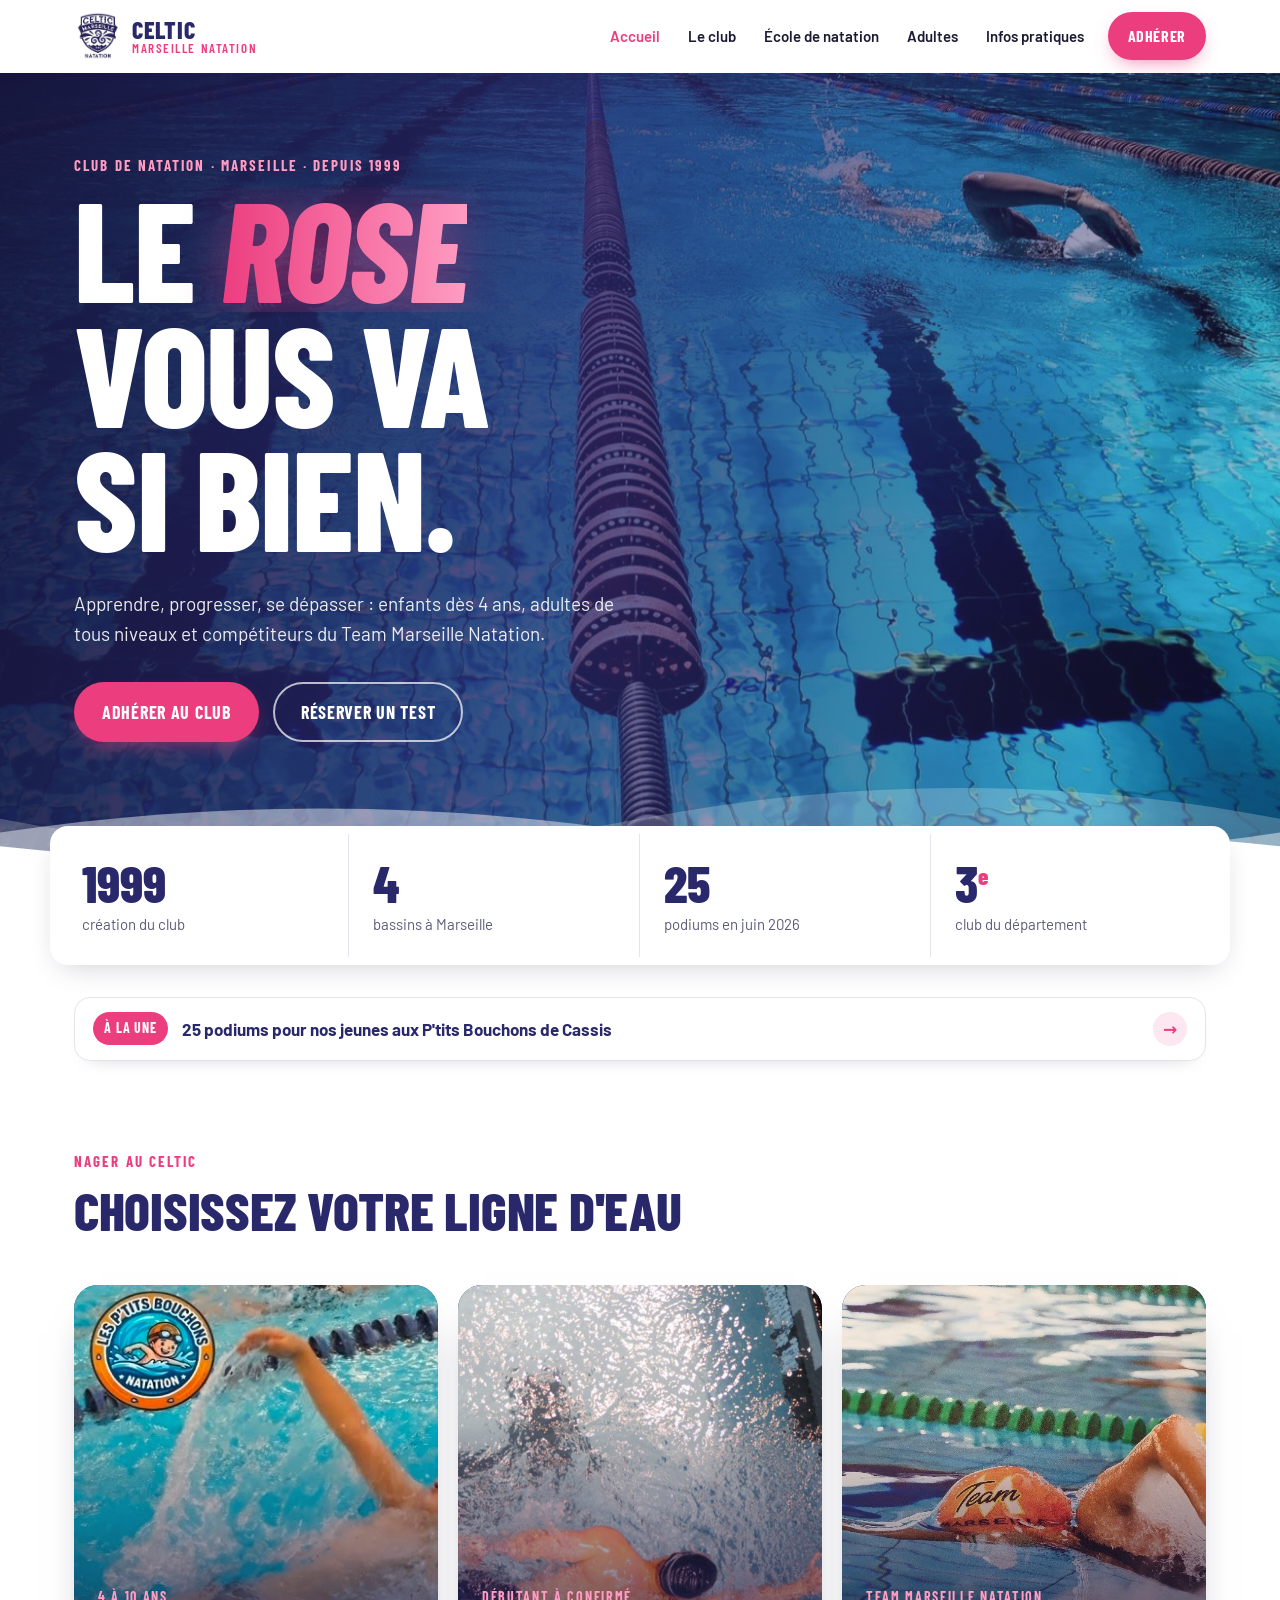
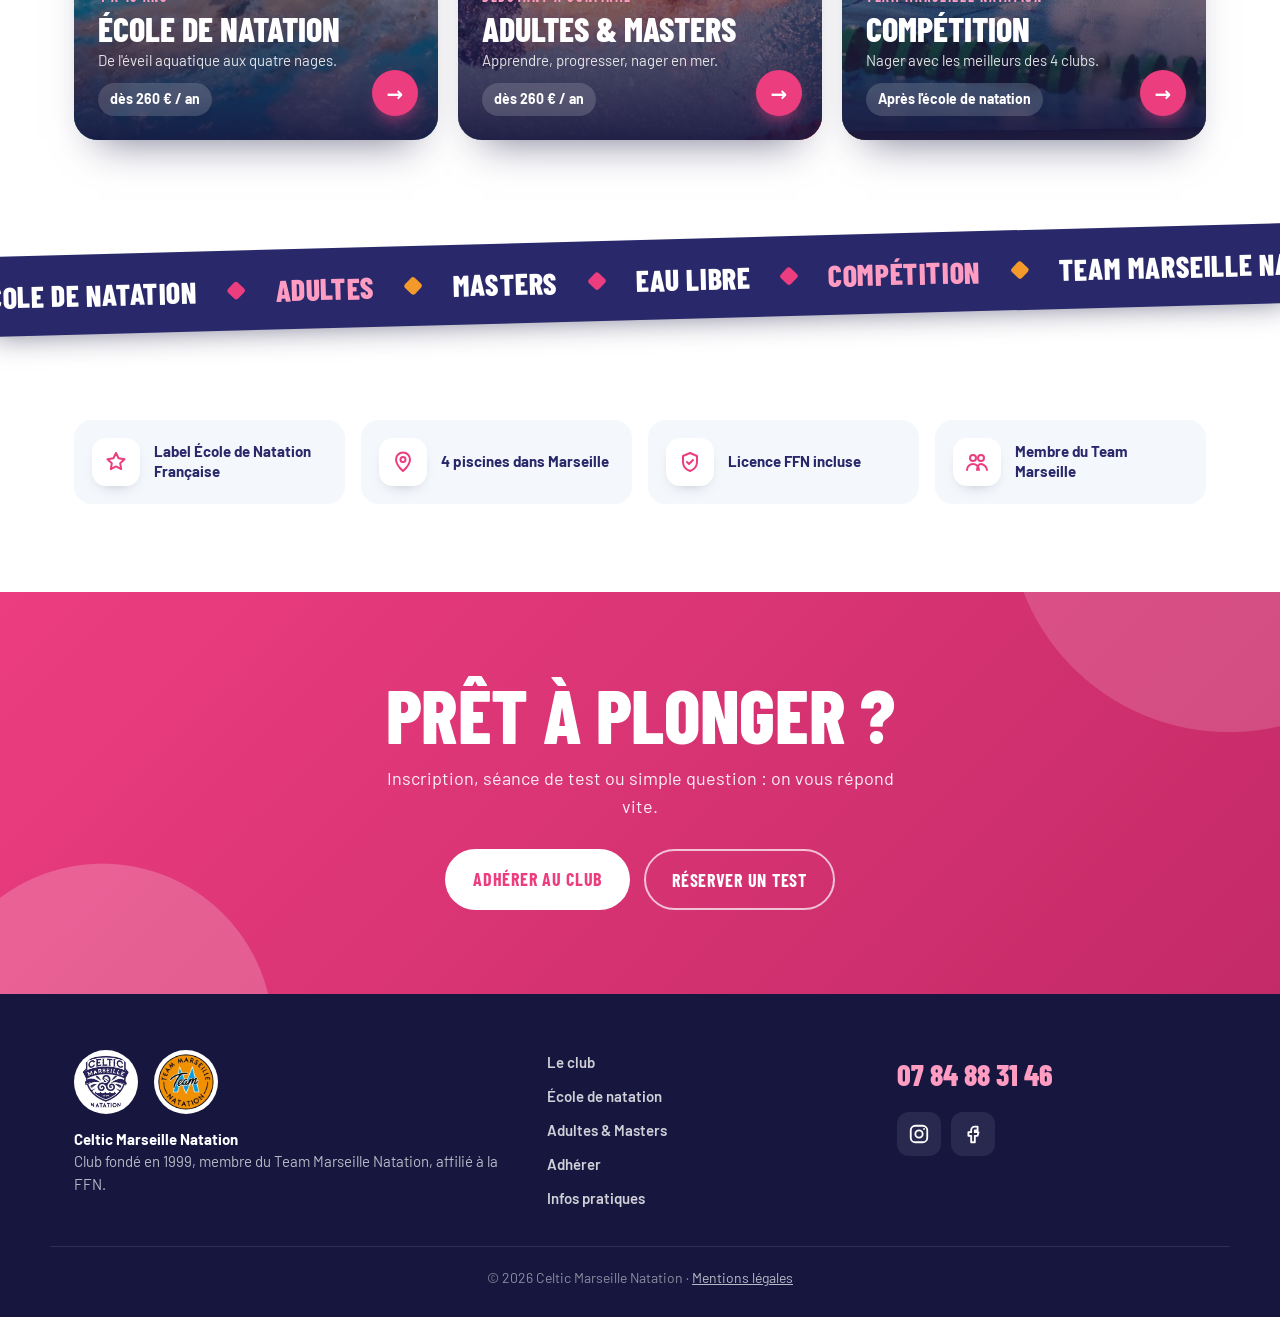
==== commit 62801ca3: "mentions-legales.html" ====
--- a/index.html
+++ b/index.html
@@ -203,7 +203,7 @@
       </div>
     </div>
   </div>
-  <p class="footer__small container">© <span id="year">2026</span> Celtic Marseille Natation</p>
+  <p class="footer__small container">© <span id="year">2026</span> Celtic Marseille Natation · <a href="mentions-legales.html">Mentions légales</a></p>
 </footer>
 
 <nav class="tabbar" aria-label="Navigation rapide">
--- a/assets/css/style.css
+++ b/assets/css/style.css
@@ -1699,3 +1699,10 @@
 @keyframes sheetUp { from { transform: translateY(100%); } }
 
 h3.group__tag { margin: 0; display: block; }
+
+/* Mentions légales */
+.legal { max-width: 760px; }
+.legal h2 { font-family: var(--font-display); font-weight: 800; font-size: 26px; text-transform: uppercase; color: var(--navy); margin: 36px 0 10px; }
+.legal h2:first-child { margin-top: 0; }
+.legal p { margin: 0 0 12px; line-height: 1.6; }
+.legal a { color: var(--pink); }
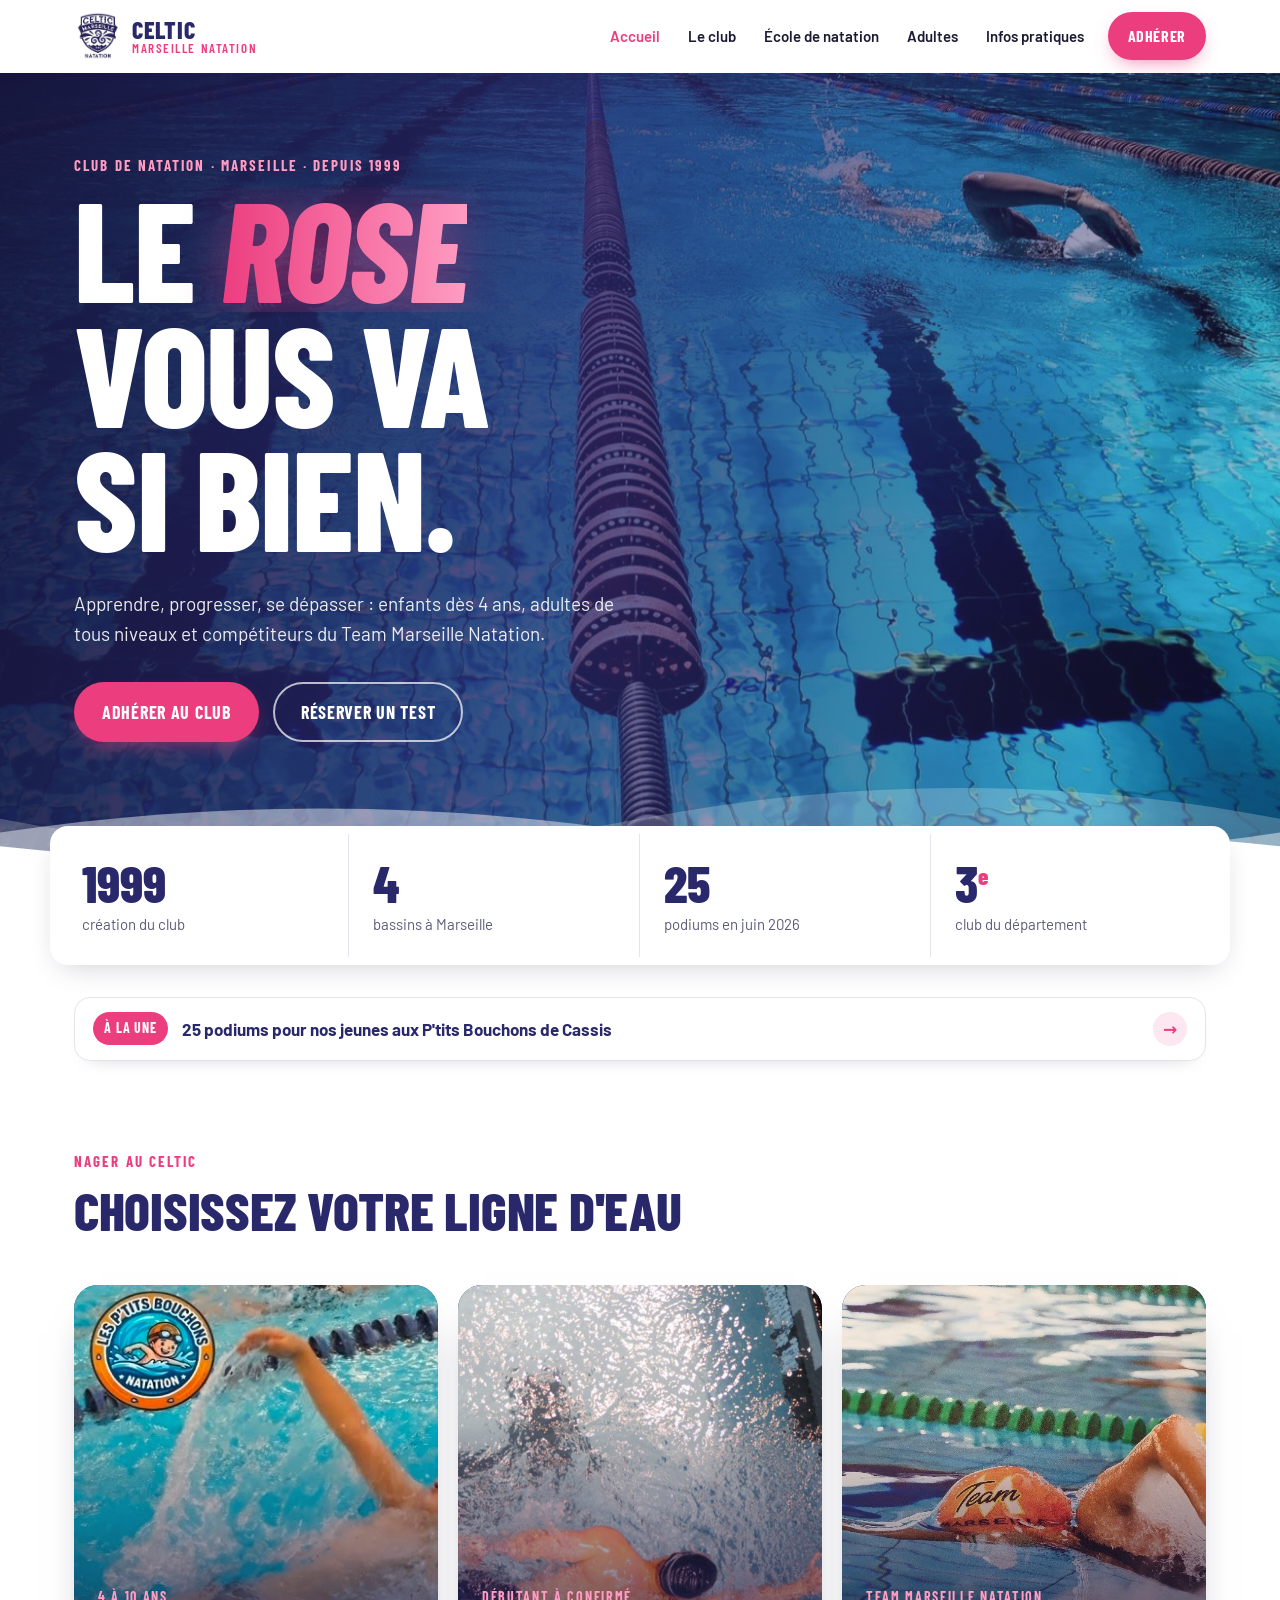
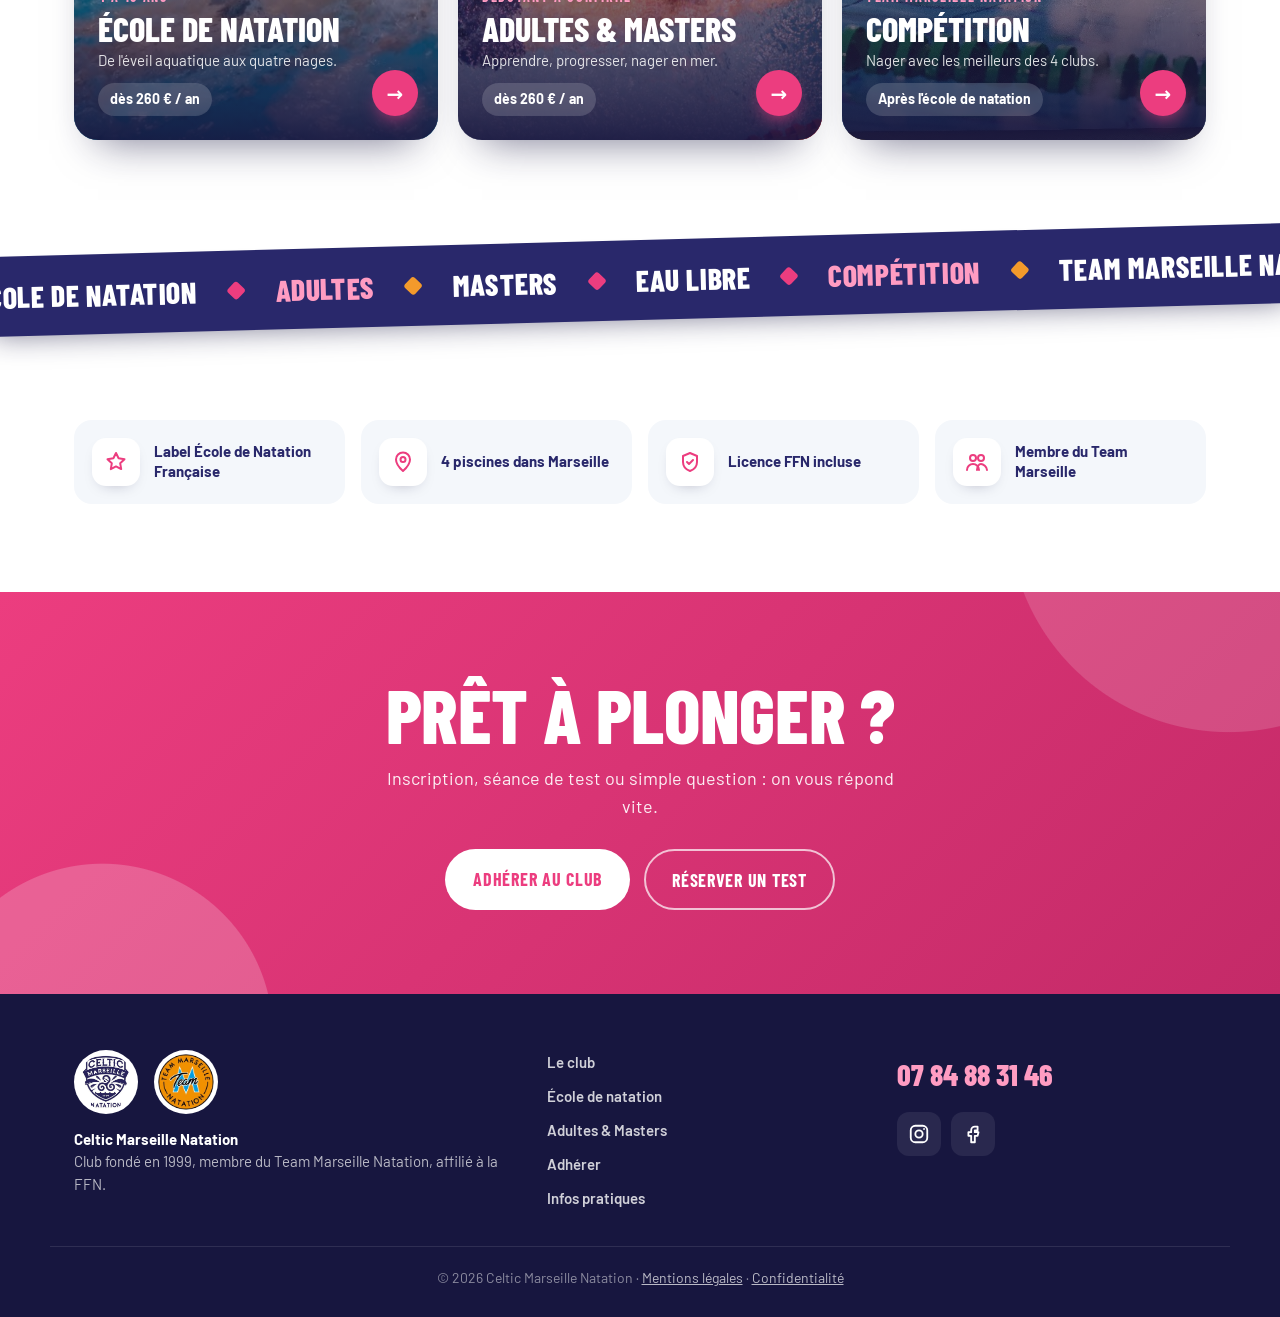
==== commit 2826b294: "Politique de confidentialité" ====
--- a/index.html
+++ b/index.html
@@ -203,7 +203,7 @@
       </div>
     </div>
   </div>
-  <p class="footer__small container">© <span id="year">2026</span> Celtic Marseille Natation · <a href="mentions-legales.html">Mentions légales</a></p>
+  <p class="footer__small container">© <span id="year">2026</span> Celtic Marseille Natation · <a href="mentions-legales.html">Mentions légales</a> · <a href="politique-confidentialite.html">Confidentialité</a></p>
 </footer>
 
 <nav class="tabbar" aria-label="Navigation rapide">
--- a/assets/css/style.css
+++ b/assets/css/style.css
@@ -1706,3 +1706,4 @@
 .legal h2:first-child { margin-top: 0; }
 .legal p { margin: 0 0 12px; line-height: 1.6; }
 .legal a { color: var(--pink); }
+.legal ul { margin: 0 0 12px; padding-left: 20px; line-height: 1.6; }
